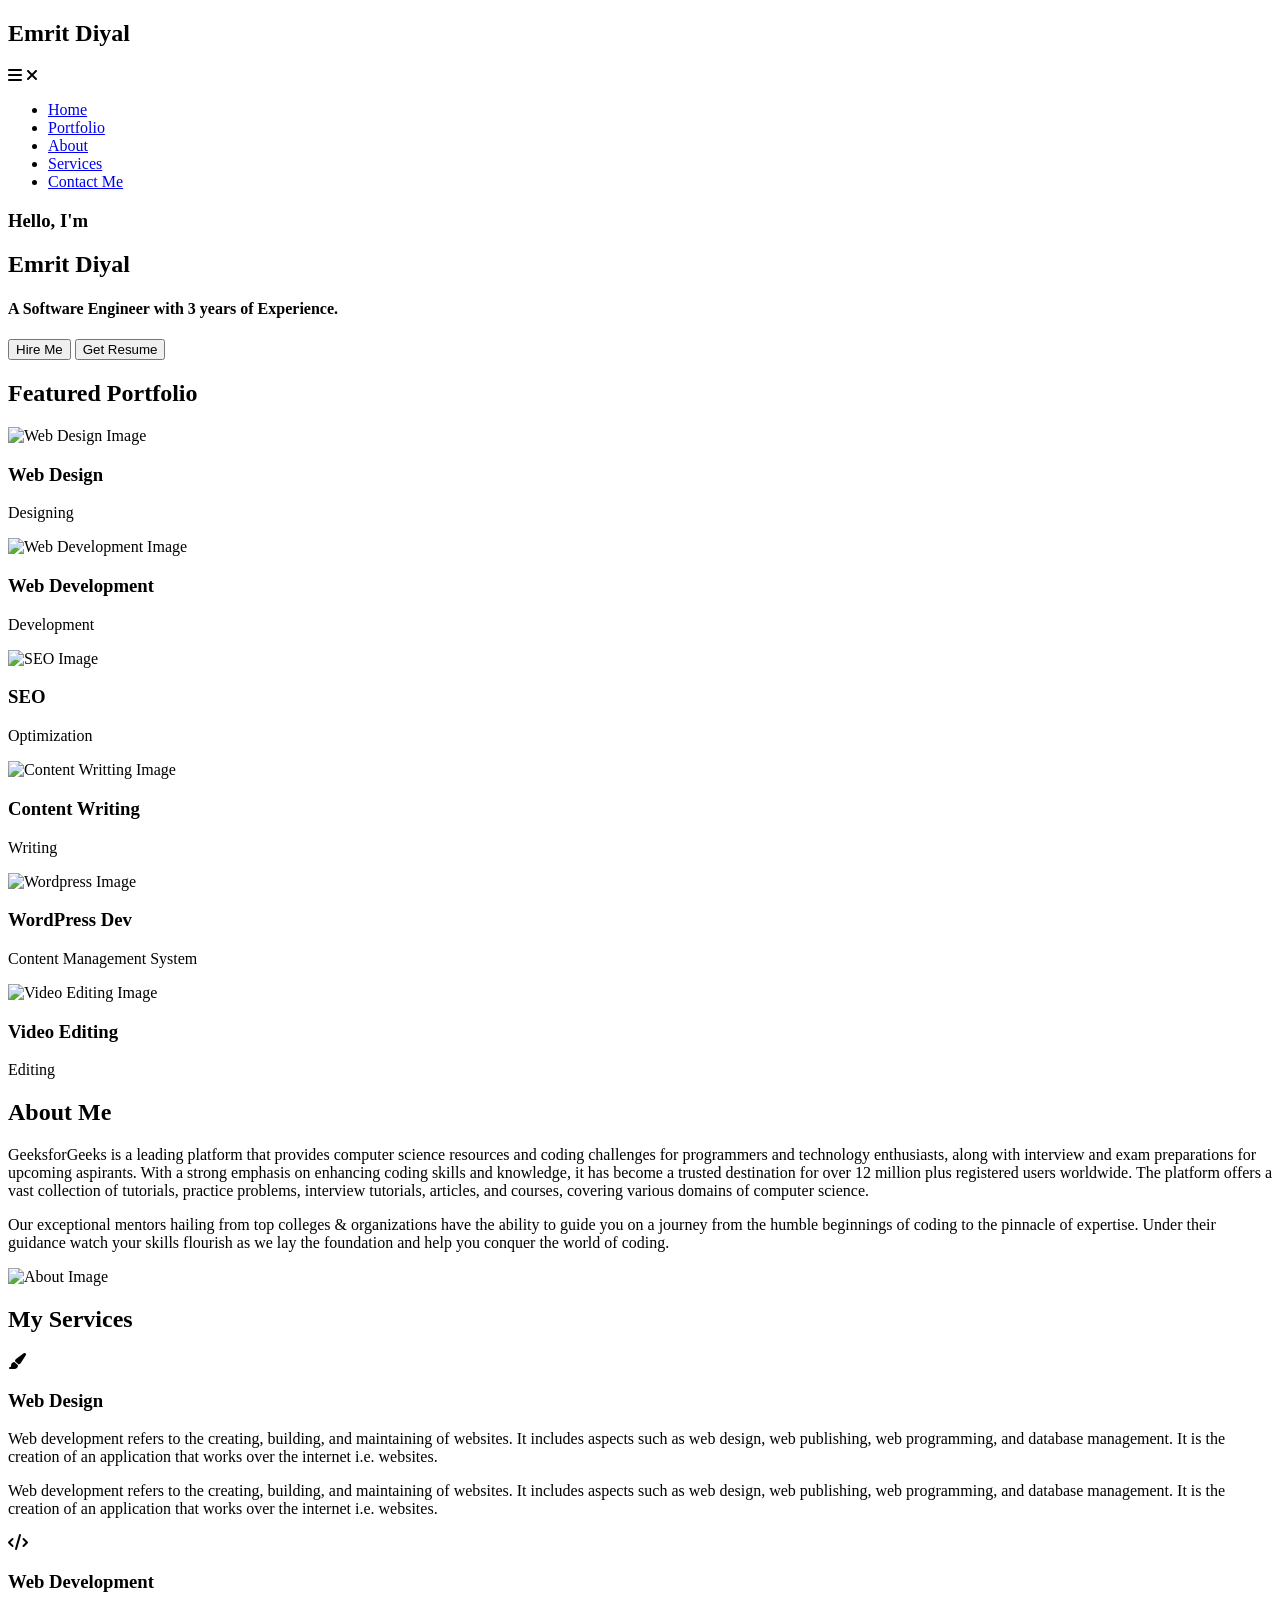
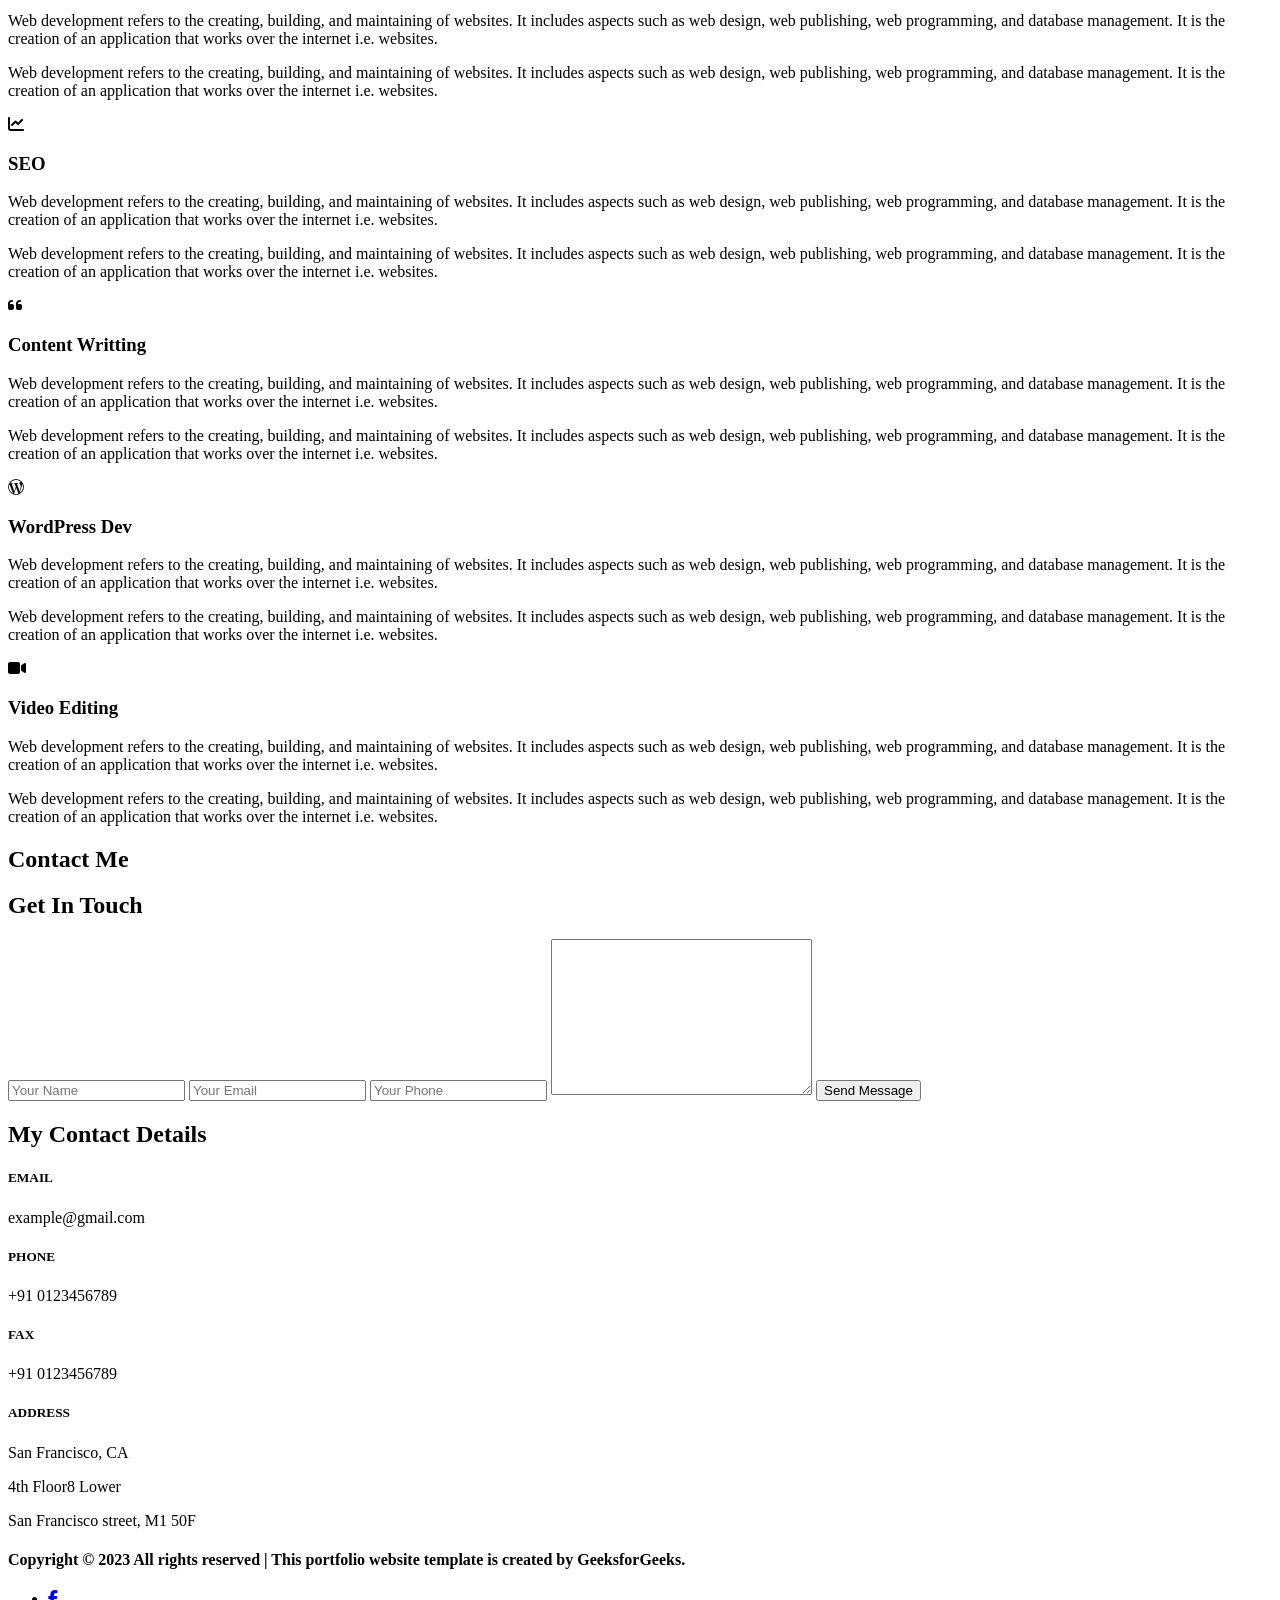
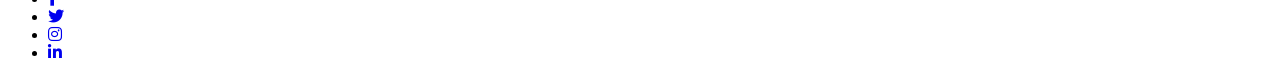
==== index.html @ ab6043a4 "Create index.html" ====
<!--index.html-->

<!DOCTYPE html> 
<html lang="en"> 

<head> 
    <meta charset="UTF-8"> 
    <meta name="viewport"
        content="width=device-width, initial-scale=1.0"> 
    <title>My Portfolio</title> 
    <link rel="stylesheet"
        href= 
"https://cdnjs.cloudflare.com/ajax/libs/font-awesome/6.4.2/css/all.min.css"
        integrity= 
"sha512-z3gLpd7yknf1YoNbCzqRKc4qyor8gaKU1qmn+CShxbuBusANI9QpRohGBreCFkKxLhei6S9CQXFEbbKuqLg0DA=="
            crossorigin="anonymous" referrerpolicy="no-referrer" /> 
    <link rel="stylesheet" href="style.css"> 
    <link rel="stylesheet" href="responsive.css"> 
</head> 

<body> 
    <!-- Navbar header section -->
    <header class="header"> 
        <nav class="navbar"> 
            <div class="logo"> 
                <h2 class="logo-heading">Emrit Diyal</h2> 
            </div> 
            <div class="hamburger" id="hamburger"> 
                <i class="fas fa-bars hamburger-icon"></i> 
                <i class="fas fa-times cross-icon"></i> 
            </div> 
            <div class="menu"> 
                <ul class="menu-list"> 
                    <li class="menu-list-items"> 
                        <a class="links" href="#home"> 
                            Home 
                        </a> 
                    </li> 
                    <li class="menu-list-items"> 
                        <a class="links" href="#portfolio"> 
                            Portfolio 
                        </a> 
                    </li> 
                    <li class="menu-list-items"> 
                        <a class="links" href="#about"> 
                            About 
                        </a> 
                    </li> 
                    <li class="menu-list-items"> 
                        <a class="links" href="#services"> 
                            Services 
                        </a> 
                    </li> 
                    <li class="menu-list-items"> 
                        <a class="links" href="#contact"> 
                            Contact Me 
                        </a> 
                    </li> 
                </ul> 
            </div> 
        </nav> 
    </header> 

    <!-- Main hero banner -->
    <section id="home" class="hero"> 
        <div class="intro"> 
            <div class="headings"> 
                <h3 class="greet-heading">Hello, I'm</h3> 
                <h1 class="my-heading">Emrit Diyal</h1> 
                <h4 class="sub-heading"> 
                    A Software Engineer with 3 years of Experience. 
                </h4> 
            </div> 
            <div class="intro-buttons"> 
                <button class="btn common-btn">Hire Me</button> 
                <button class="btn ghost-btn">Get Resume</button> 
            </div> 
        </div> 
    </section> 

    <!-- Portfolio Section -->
    <section class="portfolio" id="portfolio"> 
        <div class="portfolio-heading"> 
            <h1 class="my-heading text-center">Featured Portfolio</h1> 
        </div> 
        <div class="portfolio-content"> 
            <div class="my-row"> 
                <div class="my-col"> 
                    <div class="my-card port-card"> 
                        <div class="image"> 
                            <img src="./Images/designImage2.avif"
                                alt="Web Design Image"> 
                        </div> 
                        <h3 class="greet-heading blue-text">Web Design</h3> 
                        <p class="small-para blue-text">Designing</p> 
                    </div> 
                </div> 
                <div class="my-col"> 
                    <div class="my-card port-card"> 
                        <div class="image"> 
                            <img src="./Images/webDevelopment2.avif"
                                alt="Web Development Image"> 
                        </div> 
                        <h3 class="greet-heading blue-text"> 
                            Web Development 
                        </h3> 
                        <p class="small-para blue-text">Development</p> 
                    </div> 
                </div> 
                <div class="my-col"> 
                    <div class="my-card port-card"> 
                        <div class="image"> 
                            <img src="./Images/SEOImage2.avif" alt="SEO Image"> 
                        </div> 
                        <h3 class="greet-heading blue-text">SEO</h3> 
                        <p class="small-para blue-text">Optimization</p> 
                    </div> 
                </div> 
            </div> 
            <div class="my-row"> 
                <div class="my-col"> 
                    <div class="my-card port-card"> 
                        <div class="image"> 
                            <img src="./Images/contentImage2.avif"
                                alt="Content Writting Image"> 
                        </div> 
                        <h3 class="greet-heading blue-text"> 
                            Content Writing 
                        </h3> 
                        <p class="small-para blue-text">Writing</p> 
                    </div> 
                </div> 
                <div class="my-col"> 
                    <div class="my-card port-card"> 
                        <div class="image"> 
                            <img src="./Images/wordpressImage2.avif"
                                alt="Wordpress Image"> 
                        </div> 
                        <h3 class="greet-heading blue-text"> 
                            WordPress Dev 
                        </h3> 
                        <p class="small-para blue-text"> 
                            Content Management System 
                        </p> 
                    </div> 
                </div> 
                <div class="my-col"> 
                    <div class="my-card port-card"> 
                        <div class="image"> 
                            <img src="./Images/videoEditing2.avif"
                                alt="Video Editing Image"> 
                        </div> 
                        <h3 class="greet-heading blue-text"> 
                            Video Editing 
                        </h3> 
                        <p class="small-para blue-text">Editing</p> 
                    </div> 
                </div> 
            </div> 
        </div> 
    </section> 

    <!-- About Section -->
    <section id="about" class="about"> 
        <div class="about-text"> 
            <h1 class="my-heading">About Me</h1> 
            <p class="lead-para"> 
                GeeksforGeeks is a leading platform 
                that provides computer science 
                resources and coding challenges for 
                programmers and technology 
                enthusiasts, along with interview 
                and exam preparations for upcoming 
                aspirants. With a strong emphasis on 
                enhancing coding skills and knowledge, 
                it has become a trusted destination 
                for over 12 million plus registered 
                users worldwide. The platform offers 
                a vast collection of tutorials, practice 
                problems, interview tutorials, articles, 
                and courses, covering various domains 
                of computer science. 
            </p> 
            <p> 
                Our exceptional mentors hailing from top 
                colleges & organizations have the 
                ability to guide you on a journey from 
                the humble beginnings of coding to 
                the pinnacle of expertise. Under their 
                guidance watch your skills flourish 
                as we lay the foundation and help you 
                conquer the world of coding. 
            </p> 
        </div> 
        <div class="about-image"> 
            <img src="./Images/heroImg2.avif" alt="About Image"> 
        </div> 
    </section> 

    <!-- Services Section -->
    <section class="services" id="services"> 
        <div class="services-heading"> 
            <h1 class="my-heading text-center">My Services</h1> 
        </div> 
        <div class="services-content"> 
            <div class="my-row"> 
                <div class="my-col"> 
                    <div class="my-card"> 
                        <div class="icon"> 
                            <i class="fas fa-paint-brush"></i> 
                        </div> 
                        <h3 class="greet-heading blue-text">Web Design</h3> 
                        <p class="small-para"> 
                            Web development refers to the creating, 
                            building, and maintaining 
                            of websites. It includes aspects such as 
                            web design, web publishing, 
                            web programming, and database management. 
                            It is the creation of an 
                            application that works over the internet 
                            i.e. websites. 
                        </p> 
                        <p class="small-para"> 
                            Web development refers to the creating, 
                            building, and maintaining 
                            of websites. It includes aspects such as 
                            web design, web publishing, 
                            web programming, and database management. 
                            It is the creation of an 
                            application that works over the internet 
                            i.e. websites. 
                        </p> 
                    </div> 
                </div> 
                <div class="my-col"> 
                    <div class="my-card"> 
                        <div class="icon"> 
                            <i class="fa-solid fa-code"></i> 
                        </div> 
                        <h3 class="greet-heading blue-text"> 
                            Web Development 
                        </h3> 
                        <p class="small-para"> 
                            Web development refers to the creating, 
                            building, and maintaining 
                            of websites. It includes aspects such as 
                            web design, web publishing, 
                            web programming, and database management. 
                            It is the creation of an 
                            application that works over the internet 
                            i.e. websites. 
                        </p> 
                        <p class="small-para"> 
                            Web development refers to the creating, 
                            building, and maintaining 
                            of websites. It includes aspects such as 
                            web design, web publishing, 
                            web programming, and database management. 
                            It is the creation of an 
                            application that works over the internet 
                            i.e. websites. 
                        </p> 
                    </div> 
                </div> 
                <div class="my-col"> 
                    <div class="my-card"> 
                        <div class="icon"> 
                            <i class="fas fa-chart-line"></i> 
                        </div> 
                        <h3 class="greet-heading blue-text">SEO</h3> 
                        <p class="small-para"> 
                            Web development refers to the creating, 
                            building, and maintaining 
                            of websites. It includes aspects such as 
                            web design, web publishing, 
                            web programming, and database management. 
                            It is the creation of an 
                            application that works over the internet 
                            i.e. websites. 
                        </p> 
                        <p class="small-para"> 
                            Web development refers to the creating, 
                            building, and maintaining 
                            of websites. It includes aspects such as 
                            web design, web publishing, 
                            web programming, and database management. 
                            It is the creation of an 
                            application that works over the internet 
                            i.e. websites. 
                        </p> 
                    </div> 
                </div> 
            </div> 
            <div class="my-row"> 
                <div class="my-col"> 
                    <div class="my-card"> 
                        <div class="icon"> 
                            <i class="fas fa-quote-left"></i> 
                        </div> 
                        <h3 class="greet-heading blue-text"> 
                            Content Writting 
                        </h3> 
                        <p class="small-para"> 
                            Web development refers to the creating, 
                            building, and maintaining of websites. 
                            It includes aspects such as web design, 
                            web publishing, web programming, and 
                            database management. It is the creation 
                            of an application that works over the 
                            internet i.e. websites. 
                        </p> 
                        <p class="small-para"> 
                            Web development refers to the creating, 
                            building, and maintaining of websites. 
                            It includes aspects such as web design, 
                            web publishing, web programming, and 
                            database management. It is the creation of an 
                            application that works over the internet i.e. 
                            websites. 
                        </p> 
                    </div> 
                </div> 
                <div class="my-col"> 
                    <div class="my-card"> 
                        <div class="icon"> 
                            <i class="fab fa-wordpress-simple"></i> 
                        </div> 
                        <h3 class="greet-heading blue-text"> 
                            WordPress Dev 
                        </h3> 
                        <p class="small-para"> 
                            Web development refers to the creating, 
                            building, and maintaining of websites. 
                            It includes aspects such as web design, 
                            web publishing, web programming, and 
                            database management. It is the creation 
                            of an application that works over the 
                            internet i.e. websites. 
                        </p> 
                        <p class="small-para"> 
                            Web development refers to the creating, 
                            building, and maintaining 
                            of websites. It includes aspects such as 
                            web design, web publishing, 
                            web programming, and database management. 
                            It is the creation of an 
                            application that works over the internet 
                            i.e. websites. 
                        </p> 
                    </div> 
                </div> 
                <div class="my-col"> 
                    <div class="my-card"> 
                        <div class="icon"> 
                            <i class="fas fa-video"></i> 
                        </div> 
                        <h3 class="greet-heading blue-text"> 
                            Video Editing 
                        </h3> 
                        <p class="small-para"> 
                            Web development refers to the creating, 
                            building, and maintaining 
                            of websites. It includes aspects such as 
                            web design, web publishing, 
                            web programming, and database management. 
                            It is the creation of an 
                            application that works over the internet 
                            i.e. websites. 
                        </p> 
                        <p class="small-para"> 
                            Web development refers to the creating, 
                            building, and maintaining 
                            of websites. It includes aspects such as 
                            web design, web publishing, 
                            web programming, and database management. 
                            It is the creation of an 
                            application that works over the internet 
                            i.e. websites. 
                        </p> 
                    </div> 
                </div> 
            </div> 
        </div> 
    </section> 

    <!-- Contact me section -->
    <section class="contact" id="contact"> 
        <div class="contact-heading"> 
            <h1 class="my-heading text-center">Contact Me</h1> 
        </div> 
        <div class="contact-content"> 
            <div class="contact-form-container"> 
                <h1 class="greet-heading">Get In Touch</h1> 
                <form class="contact-form"> 
                    <input class="form-controls" type="text"
                        placeholder="Your Name"> 
                    <input class="form-controls" type="text"
                        placeholder="Your Email"> 
                    <input class="form-controls" type="text"
                        placeholder="Your Phone"> 
                    <textarea class="form-controls"
                            placeholder="Write your message"
                            name="message" id="" cols="30"
                            rows="10"> 
                    </textarea> 
                    <input class="form-btn btn common-btn"
                        type="submit" value="Send Message"> 
                </form> 
            </div> 
            <div class="contact-details"> 
                <h1 class="greet-heading">My Contact Details</h1> 
                <div class="details"> 
                    <h5 class="contact-heading">EMAIL</h5> 
                    <p class="contact-text">example@gmail.com</p> 
                </div> 
                <div class="details"> 
                    <h5 class="contact-heading">PHONE</h5> 
                    <p class="contact-text">+91 0123456789</p> 
                </div> 
                <div class="details"> 
                    <h5 class="contact-heading">FAX</h5> 
                    <p class="contact-text">+91 0123456789</p> 
                </div> 
                <div class="details"> 
                    <h5 class="contact-heading">ADDRESS</h5> 
                    <p class="contact-text">San Francisco, CA</p> 
                    <p>4th Floor8 Lower</p> 
                    <p>San Francisco street, M1 50F</p> 
                </div> 
            </div> 
        </div> 
    </section> 

    <!-- Footer section -->
    <footer class="footer"> 
        <div class="footer-content text-center"> 
            <h4> 
                Copyright © 2023 All rights reserved | 
                This portfolio website template is created 
                by GeeksforGeeks. 
            </h4> 
            <div class="social-links"> 
                <div class="footer-menu"> 
                    <ul class="footer-menu-list"> 
                        <li class="footer-list-items"> 
                            <a class="footer-links" href="#"> 
                                <i class="fab fa-facebook-f"></i> 
                            </a> 
                        </li> 
                        <li class="footer-list-items"> 
                            <a class="footer-links" href="#"> 
                                <i class="fab fa-twitter"></i> 
                            </a> 
                        </li> 
                        <li class="footer-list-items"> 
                            <a class="footer-links" href="#"> 
                                <i class="fab fa-instagram"></i> 
                            </a> 
                        </li> 
                        <li class="footer-list-items"> 
                            <a class="footer-links" href="#"> 
                                <i class="fab fa-linkedin-in"></i> 
                            </a> 
                        </li> 
                    </ul> 
                </div> 
            </div> 
        </div> 
    </footer> 

    <script src= 
"https://cdnjs.cloudflare.com/ajax/libs/font-awesome/6.4.2/js/all.min.js"
        integrity= 
"sha512-uKQ39gEGiyUJl4AI6L+ekBdGKpGw4xJ55+xyJG7YFlJokPNYegn9KwQ3P8A7aFQAUtUsAQHep+d/lrGqrbPIDQ=="
        crossorigin="anonymous" referrerpolicy="no-referrer"> 
    </script> 
    <script src="script.js"></script> 
</body> 

</html>
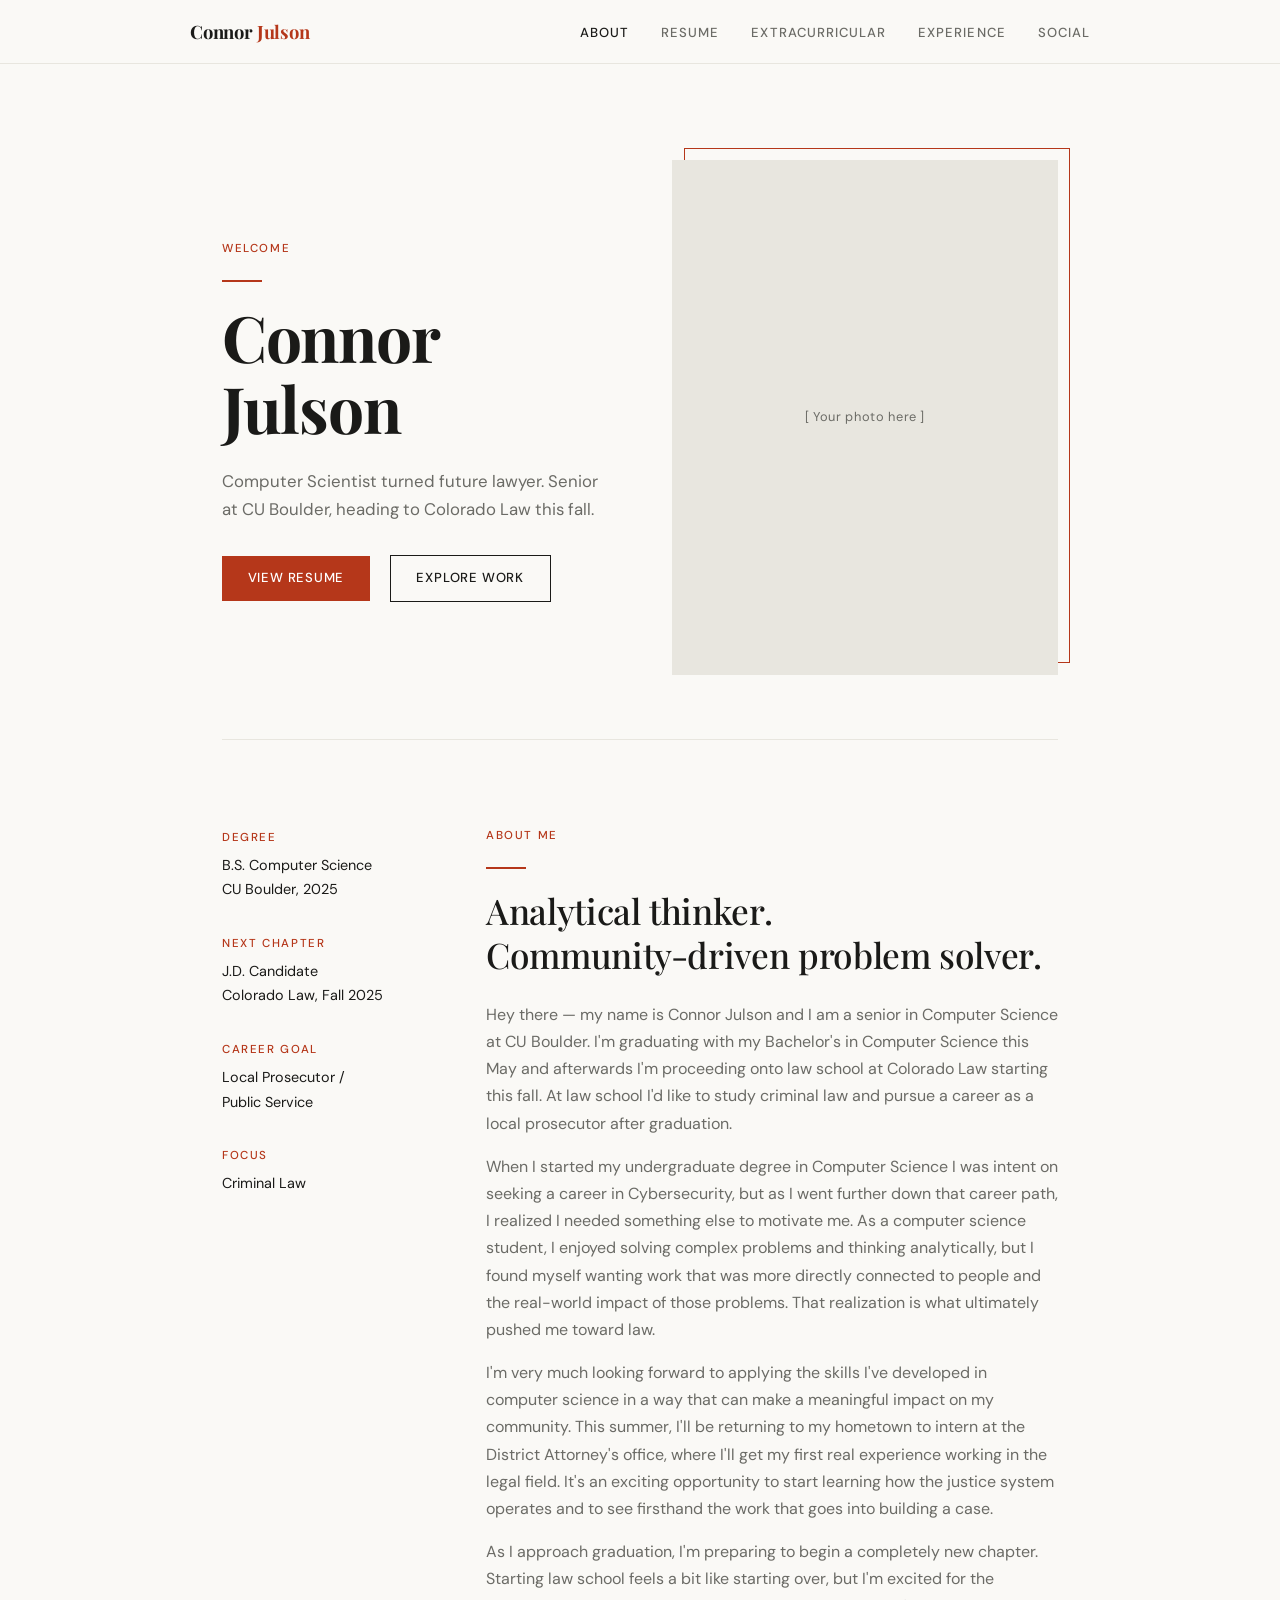
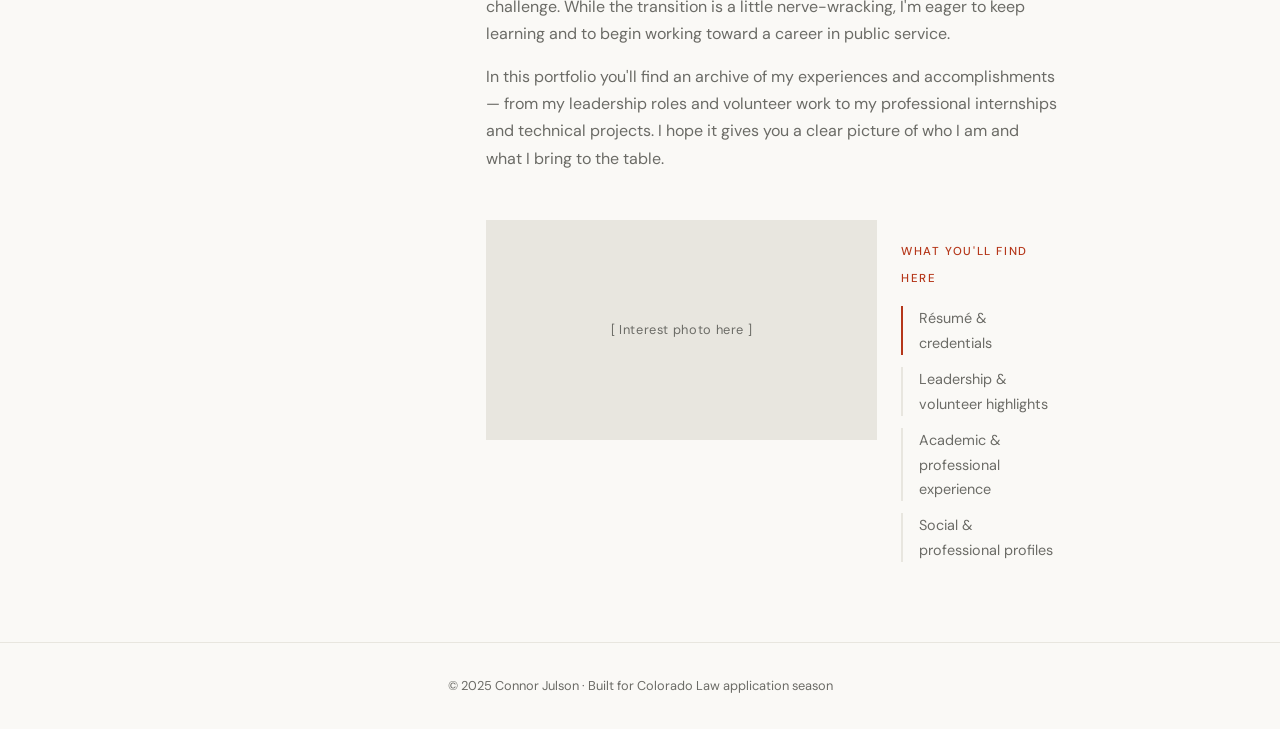
==== commit 930e4df9: "for real this time" ====
--- a/index.html
+++ b/index.html
@@ -1,480 +1,109 @@
-<!--index.html-->
+<!DOCTYPE html>
+<html lang="en">
+<head>
+  <meta charset="UTF-8" />
+  <meta name="viewport" content="width=device-width, initial-scale=1.0" />
+  <title>Connor Julson — Portfolio</title>
+  <link rel="stylesheet" href="style.css" />
+</head>
+<body>
 
-<!DOCTYPE html> 
-<html lang="en"> 
+<nav>
+  <div class="nav-inner">
+    <a href="index.html" class="nav-logo">Connor <span>Julson</span></a>
+    <button class="nav-toggle" aria-label="Toggle menu" onclick="document.querySelector('.nav-links').classList.toggle('open')">
+      <span></span><span></span><span></span>
+    </button>
+    <ul class="nav-links">
+      <li><a href="index.html" class="active">About</a></li>
+      <li><a href="resume.html">Resume</a></li>
+      <li><a href="extracurricular.html">Extracurricular</a></li>
+      <li><a href="experience.html">Experience</a></li>
+      <li><a href="social.html">Social</a></li>
+    </ul>
+  </div>
+</nav>
 
-<head> 
-    <meta charset="UTF-8"> 
-    <meta name="viewport"
-        content="width=device-width, initial-scale=1.0"> 
-    <title>My Portfolio</title> 
-    <link rel="stylesheet"
-        href= 
-"https://cdnjs.cloudflare.com/ajax/libs/font-awesome/6.4.2/css/all.min.css"
-        integrity= 
-"sha512-z3gLpd7yknf1YoNbCzqRKc4qyor8gaKU1qmn+CShxbuBusANI9QpRohGBreCFkKxLhei6S9CQXFEbbKuqLg0DA=="
-            crossorigin="anonymous" referrerpolicy="no-referrer" /> 
-    <link rel="stylesheet" href="style.css"> 
-    <link rel="stylesheet" href="responsive.css"> 
-</head> 
+<main class="page">
+  <div class="container">
 
-<body> 
-    <!-- Navbar header section -->
-    <header class="header"> 
-        <nav class="navbar"> 
-            <div class="logo"> 
-                <h2 class="logo-heading">Emrit Diyal</h2> 
-            </div> 
-            <div class="hamburger" id="hamburger"> 
-                <i class="fas fa-bars hamburger-icon"></i> 
-                <i class="fas fa-times cross-icon"></i> 
-            </div> 
-            <div class="menu"> 
-                <ul class="menu-list"> 
-                    <li class="menu-list-items"> 
-                        <a class="links" href="#home"> 
-                            Home 
-                        </a> 
-                    </li> 
-                    <li class="menu-list-items"> 
-                        <a class="links" href="#portfolio"> 
-                            Portfolio 
-                        </a> 
-                    </li> 
-                    <li class="menu-list-items"> 
-                        <a class="links" href="#about"> 
-                            About 
-                        </a> 
-                    </li> 
-                    <li class="menu-list-items"> 
-                        <a class="links" href="#services"> 
-                            Services 
-                        </a> 
-                    </li> 
-                    <li class="menu-list-items"> 
-                        <a class="links" href="#contact"> 
-                            Contact Me 
-                        </a> 
-                    </li> 
-                </ul> 
-            </div> 
-        </nav> 
-    </header> 
+    <section class="hero">
+      <div class="hero-grid">
+        <div class="hero-text fade-in">
+          <span class="label">Welcome</span>
+          <div class="divider"></div>
+          <h1>Connor<br>Julson</h1>
+          <p style="margin-top:1.5rem;">Computer Scientist turned future lawyer. Senior at CU Boulder, heading to Colorado Law this fall.</p>
+          <a href="resume.html" class="btn" style="margin-top:2rem;">View Resume</a>
+          <a href="extracurricular.html" class="btn btn-outline" style="margin-top:1rem; margin-left:1rem;">Explore Work</a>
+        </div>
+        <div class="hero-img fade-in">
+          <!-- Replace the src below with your actual professional photo -->
+          <img src="images/profile.jpg" alt="Connor Julson" onerror="this.parentElement.innerHTML='<div class=\'card-img-placeholder\' style=\'aspect-ratio:3/4\'>[ Your photo here ]</div>'" />
+        </div>
+      </div>
+    </section>
 
-    <!-- Main hero banner -->
-    <section id="home" class="hero"> 
-        <div class="intro"> 
-            <div class="headings"> 
-                <h3 class="greet-heading">Hello, I'm</h3> 
-                <h1 class="my-heading">Emrit Diyal</h1> 
-                <h4 class="sub-heading"> 
-                    A Software Engineer with 3 years of Experience. 
-                </h4> 
-            </div> 
-            <div class="intro-buttons"> 
-                <button class="btn common-btn">Hire Me</button> 
-                <button class="btn ghost-btn">Get Resume</button> 
-            </div> 
-        </div> 
-    </section> 
+    <section class="about-section fade-in">
+      <aside class="about-sidebar">
+        <div class="sidebar-item">
+          <span class="label">Degree</span>
+          <p>B.S. Computer Science<br>CU Boulder, 2025</p>
+        </div>
+        <div class="sidebar-item">
+          <span class="label">Next Chapter</span>
+          <p>J.D. Candidate<br>Colorado Law, Fall 2025</p>
+        </div>
+        <div class="sidebar-item">
+          <span class="label">Career Goal</span>
+          <p>Local Prosecutor /<br>Public Service</p>
+        </div>
+        <div class="sidebar-item">
+          <span class="label">Focus</span>
+          <p>Criminal Law</p>
+        </div>
+      </aside>
 
-    <!-- Portfolio Section -->
-    <section class="portfolio" id="portfolio"> 
-        <div class="portfolio-heading"> 
-            <h1 class="my-heading text-center">Featured Portfolio</h1> 
-        </div> 
-        <div class="portfolio-content"> 
-            <div class="my-row"> 
-                <div class="my-col"> 
-                    <div class="my-card port-card"> 
-                        <div class="image"> 
-                            <img src="./Images/designImage2.avif"
-                                alt="Web Design Image"> 
-                        </div> 
-                        <h3 class="greet-heading blue-text">Web Design</h3> 
-                        <p class="small-para blue-text">Designing</p> 
-                    </div> 
-                </div> 
-                <div class="my-col"> 
-                    <div class="my-card port-card"> 
-                        <div class="image"> 
-                            <img src="./Images/webDevelopment2.avif"
-                                alt="Web Development Image"> 
-                        </div> 
-                        <h3 class="greet-heading blue-text"> 
-                            Web Development 
-                        </h3> 
-                        <p class="small-para blue-text">Development</p> 
-                    </div> 
-                </div> 
-                <div class="my-col"> 
-                    <div class="my-card port-card"> 
-                        <div class="image"> 
-                            <img src="./Images/SEOImage2.avif" alt="SEO Image"> 
-                        </div> 
-                        <h3 class="greet-heading blue-text">SEO</h3> 
-                        <p class="small-para blue-text">Optimization</p> 
-                    </div> 
-                </div> 
-            </div> 
-            <div class="my-row"> 
-                <div class="my-col"> 
-                    <div class="my-card port-card"> 
-                        <div class="image"> 
-                            <img src="./Images/contentImage2.avif"
-                                alt="Content Writting Image"> 
-                        </div> 
-                        <h3 class="greet-heading blue-text"> 
-                            Content Writing 
-                        </h3> 
-                        <p class="small-para blue-text">Writing</p> 
-                    </div> 
-                </div> 
-                <div class="my-col"> 
-                    <div class="my-card port-card"> 
-                        <div class="image"> 
-                            <img src="./Images/wordpressImage2.avif"
-                                alt="Wordpress Image"> 
-                        </div> 
-                        <h3 class="greet-heading blue-text"> 
-                            WordPress Dev 
-                        </h3> 
-                        <p class="small-para blue-text"> 
-                            Content Management System 
-                        </p> 
-                    </div> 
-                </div> 
-                <div class="my-col"> 
-                    <div class="my-card port-card"> 
-                        <div class="image"> 
-                            <img src="./Images/videoEditing2.avif"
-                                alt="Video Editing Image"> 
-                        </div> 
-                        <h3 class="greet-heading blue-text"> 
-                            Video Editing 
-                        </h3> 
-                        <p class="small-para blue-text">Editing</p> 
-                    </div> 
-                </div> 
-            </div> 
-        </div> 
-    </section> 
+      <div class="about-body">
+        <span class="label">About Me</span>
+        <div class="divider"></div>
+        <h2 style="margin-bottom:1.5rem;">Analytical thinker.<br>Community-driven problem solver.</h2>
 
-    <!-- About Section -->
-    <section id="about" class="about"> 
-        <div class="about-text"> 
-            <h1 class="my-heading">About Me</h1> 
-            <p class="lead-para"> 
-                GeeksforGeeks is a leading platform 
-                that provides computer science 
-                resources and coding challenges for 
-                programmers and technology 
-                enthusiasts, along with interview 
-                and exam preparations for upcoming 
-                aspirants. With a strong emphasis on 
-                enhancing coding skills and knowledge, 
-                it has become a trusted destination 
-                for over 12 million plus registered 
-                users worldwide. The platform offers 
-                a vast collection of tutorials, practice 
-                problems, interview tutorials, articles, 
-                and courses, covering various domains 
-                of computer science. 
-            </p> 
-            <p> 
-                Our exceptional mentors hailing from top 
-                colleges & organizations have the 
-                ability to guide you on a journey from 
-                the humble beginnings of coding to 
-                the pinnacle of expertise. Under their 
-                guidance watch your skills flourish 
-                as we lay the foundation and help you 
-                conquer the world of coding. 
-            </p> 
-        </div> 
-        <div class="about-image"> 
-            <img src="./Images/heroImg2.avif" alt="About Image"> 
-        </div> 
-    </section> 
+        <p>Hey there — my name is Connor Julson and I am a senior in Computer Science at CU Boulder. I'm graduating with my Bachelor's in Computer Science this May and afterwards I'm proceeding onto law school at Colorado Law starting this fall. At law school I'd like to study criminal law and pursue a career as a local prosecutor after graduation.</p>
 
-    <!-- Services Section -->
-    <section class="services" id="services"> 
-        <div class="services-heading"> 
-            <h1 class="my-heading text-center">My Services</h1> 
-        </div> 
-        <div class="services-content"> 
-            <div class="my-row"> 
-                <div class="my-col"> 
-                    <div class="my-card"> 
-                        <div class="icon"> 
-                            <i class="fas fa-paint-brush"></i> 
-                        </div> 
-                        <h3 class="greet-heading blue-text">Web Design</h3> 
-                        <p class="small-para"> 
-                            Web development refers to the creating, 
-                            building, and maintaining 
-                            of websites. It includes aspects such as 
-                            web design, web publishing, 
-                            web programming, and database management. 
-                            It is the creation of an 
-                            application that works over the internet 
-                            i.e. websites. 
-                        </p> 
-                        <p class="small-para"> 
-                            Web development refers to the creating, 
-                            building, and maintaining 
-                            of websites. It includes aspects such as 
-                            web design, web publishing, 
-                            web programming, and database management. 
-                            It is the creation of an 
-                            application that works over the internet 
-                            i.e. websites. 
-                        </p> 
-                    </div> 
-                </div> 
-                <div class="my-col"> 
-                    <div class="my-card"> 
-                        <div class="icon"> 
-                            <i class="fa-solid fa-code"></i> 
-                        </div> 
-                        <h3 class="greet-heading blue-text"> 
-                            Web Development 
-                        </h3> 
-                        <p class="small-para"> 
-                            Web development refers to the creating, 
-                            building, and maintaining 
-                            of websites. It includes aspects such as 
-                            web design, web publishing, 
-                            web programming, and database management. 
-                            It is the creation of an 
-                            application that works over the internet 
-                            i.e. websites. 
-                        </p> 
-                        <p class="small-para"> 
-                            Web development refers to the creating, 
-                            building, and maintaining 
-                            of websites. It includes aspects such as 
-                            web design, web publishing, 
-                            web programming, and database management. 
-                            It is the creation of an 
-                            application that works over the internet 
-                            i.e. websites. 
-                        </p> 
-                    </div> 
-                </div> 
-                <div class="my-col"> 
-                    <div class="my-card"> 
-                        <div class="icon"> 
-                            <i class="fas fa-chart-line"></i> 
-                        </div> 
-                        <h3 class="greet-heading blue-text">SEO</h3> 
-                        <p class="small-para"> 
-                            Web development refers to the creating, 
-                            building, and maintaining 
-                            of websites. It includes aspects such as 
-                            web design, web publishing, 
-                            web programming, and database management. 
-                            It is the creation of an 
-                            application that works over the internet 
-                            i.e. websites. 
-                        </p> 
-                        <p class="small-para"> 
-                            Web development refers to the creating, 
-                            building, and maintaining 
-                            of websites. It includes aspects such as 
-                            web design, web publishing, 
-                            web programming, and database management. 
-                            It is the creation of an 
-                            application that works over the internet 
-                            i.e. websites. 
-                        </p> 
-                    </div> 
-                </div> 
-            </div> 
-            <div class="my-row"> 
-                <div class="my-col"> 
-                    <div class="my-card"> 
-                        <div class="icon"> 
-                            <i class="fas fa-quote-left"></i> 
-                        </div> 
-                        <h3 class="greet-heading blue-text"> 
-                            Content Writting 
-                        </h3> 
-                        <p class="small-para"> 
-                            Web development refers to the creating, 
-                            building, and maintaining of websites. 
-                            It includes aspects such as web design, 
-                            web publishing, web programming, and 
-                            database management. It is the creation 
-                            of an application that works over the 
-                            internet i.e. websites. 
-                        </p> 
-                        <p class="small-para"> 
-                            Web development refers to the creating, 
-                            building, and maintaining of websites. 
-                            It includes aspects such as web design, 
-                            web publishing, web programming, and 
-                            database management. It is the creation of an 
-                            application that works over the internet i.e. 
-                            websites. 
-                        </p> 
-                    </div> 
-                </div> 
-                <div class="my-col"> 
-                    <div class="my-card"> 
-                        <div class="icon"> 
-                            <i class="fab fa-wordpress-simple"></i> 
-                        </div> 
-                        <h3 class="greet-heading blue-text"> 
-                            WordPress Dev 
-                        </h3> 
-                        <p class="small-para"> 
-                            Web development refers to the creating, 
-                            building, and maintaining of websites. 
-                            It includes aspects such as web design, 
-                            web publishing, web programming, and 
-                            database management. It is the creation 
-                            of an application that works over the 
-                            internet i.e. websites. 
-                        </p> 
-                        <p class="small-para"> 
-                            Web development refers to the creating, 
-                            building, and maintaining 
-                            of websites. It includes aspects such as 
-                            web design, web publishing, 
-                            web programming, and database management. 
-                            It is the creation of an 
-                            application that works over the internet 
-                            i.e. websites. 
-                        </p> 
-                    </div> 
-                </div> 
-                <div class="my-col"> 
-                    <div class="my-card"> 
-                        <div class="icon"> 
-                            <i class="fas fa-video"></i> 
-                        </div> 
-                        <h3 class="greet-heading blue-text"> 
-                            Video Editing 
-                        </h3> 
-                        <p class="small-para"> 
-                            Web development refers to the creating, 
-                            building, and maintaining 
-                            of websites. It includes aspects such as 
-                            web design, web publishing, 
-                            web programming, and database management. 
-                            It is the creation of an 
-                            application that works over the internet 
-                            i.e. websites. 
-                        </p> 
-                        <p class="small-para"> 
-                            Web development refers to the creating, 
-                            building, and maintaining 
-                            of websites. It includes aspects such as 
-                            web design, web publishing, 
-                            web programming, and database management. 
-                            It is the creation of an 
-                            application that works over the internet 
-                            i.e. websites. 
-                        </p> 
-                    </div> 
-                </div> 
-            </div> 
-        </div> 
-    </section> 
+        <p>When I started my undergraduate degree in Computer Science I was intent on seeking a career in Cybersecurity, but as I went further down that career path, I realized I needed something else to motivate me. As a computer science student, I enjoyed solving complex problems and thinking analytically, but I found myself wanting work that was more directly connected to people and the real-world impact of those problems. That realization is what ultimately pushed me toward law.</p>
 
-    <!-- Contact me section -->
-    <section class="contact" id="contact"> 
-        <div class="contact-heading"> 
-            <h1 class="my-heading text-center">Contact Me</h1> 
-        </div> 
-        <div class="contact-content"> 
-            <div class="contact-form-container"> 
-                <h1 class="greet-heading">Get In Touch</h1> 
-                <form class="contact-form"> 
-                    <input class="form-controls" type="text"
-                        placeholder="Your Name"> 
-                    <input class="form-controls" type="text"
-                        placeholder="Your Email"> 
-                    <input class="form-controls" type="text"
-                        placeholder="Your Phone"> 
-                    <textarea class="form-controls"
-                            placeholder="Write your message"
-                            name="message" id="" cols="30"
-                            rows="10"> 
-                    </textarea> 
-                    <input class="form-btn btn common-btn"
-                        type="submit" value="Send Message"> 
-                </form> 
-            </div> 
-            <div class="contact-details"> 
-                <h1 class="greet-heading">My Contact Details</h1> 
-                <div class="details"> 
-                    <h5 class="contact-heading">EMAIL</h5> 
-                    <p class="contact-text">example@gmail.com</p> 
-                </div> 
-                <div class="details"> 
-                    <h5 class="contact-heading">PHONE</h5> 
-                    <p class="contact-text">+91 0123456789</p> 
-                </div> 
-                <div class="details"> 
-                    <h5 class="contact-heading">FAX</h5> 
-                    <p class="contact-text">+91 0123456789</p> 
-                </div> 
-                <div class="details"> 
-                    <h5 class="contact-heading">ADDRESS</h5> 
-                    <p class="contact-text">San Francisco, CA</p> 
-                    <p>4th Floor8 Lower</p> 
-                    <p>San Francisco street, M1 50F</p> 
-                </div> 
-            </div> 
-        </div> 
-    </section> 
+        <p>I'm very much looking forward to applying the skills I've developed in computer science in a way that can make a meaningful impact on my community. This summer, I'll be returning to my hometown to intern at the District Attorney's office, where I'll get my first real experience working in the legal field. It's an exciting opportunity to start learning how the justice system operates and to see firsthand the work that goes into building a case.</p>
 
-    <!-- Footer section -->
-    <footer class="footer"> 
-        <div class="footer-content text-center"> 
-            <h4> 
-                Copyright © 2023 All rights reserved | 
-                This portfolio website template is created 
-                by GeeksforGeeks. 
-            </h4> 
-            <div class="social-links"> 
-                <div class="footer-menu"> 
-                    <ul class="footer-menu-list"> 
-                        <li class="footer-list-items"> 
-                            <a class="footer-links" href="#"> 
-                                <i class="fab fa-facebook-f"></i> 
-                            </a> 
-                        </li> 
-                        <li class="footer-list-items"> 
-                            <a class="footer-links" href="#"> 
-                                <i class="fab fa-twitter"></i> 
-                            </a> 
-                        </li> 
-                        <li class="footer-list-items"> 
-                            <a class="footer-links" href="#"> 
-                                <i class="fab fa-instagram"></i> 
-                            </a> 
-                        </li> 
-                        <li class="footer-list-items"> 
-                            <a class="footer-links" href="#"> 
-                                <i class="fab fa-linkedin-in"></i> 
-                            </a> 
-                        </li> 
-                    </ul> 
-                </div> 
-            </div> 
-        </div> 
-    </footer> 
+        <p>As I approach graduation, I'm preparing to begin a completely new chapter. Starting law school feels a bit like starting over, but I'm excited for the challenge. While the transition is a little nerve-wracking, I'm eager to keep learning and to begin working toward a career in public service.</p>
 
-    <script src= 
-"https://cdnjs.cloudflare.com/ajax/libs/font-awesome/6.4.2/js/all.min.js"
-        integrity= 
-"sha512-uKQ39gEGiyUJl4AI6L+ekBdGKpGw4xJ55+xyJG7YFlJokPNYegn9KwQ3P8A7aFQAUtUsAQHep+d/lrGqrbPIDQ=="
-        crossorigin="anonymous" referrerpolicy="no-referrer"> 
-    </script> 
-    <script src="script.js"></script> 
-</body> 
+        <p>In this portfolio you'll find an archive of my experiences and accomplishments — from my leadership roles and volunteer work to my professional internships and technical projects. I hope it gives you a clear picture of who I am and what I bring to the table.</p>
 
+        <!-- Second professional photo — replace src with your actual image -->
+        <div style="margin-top:3rem; display:grid; grid-template-columns:1fr 1fr; gap:1.5rem; align-items:start;">
+          <figure>
+            <img src="images/interests.jpg" alt="Connor — interests" style="width:100%;display:block;filter:grayscale(15%);" onerror="this.parentElement.innerHTML='<div class=\'card-img-placeholder\' style=\'height:220px\'>[ Interest photo here ]</div>'" />
+            <figcaption style="font-size:0.78rem;color:var(--muted);margin-top:0.5rem;letter-spacing:0.04em;">Competing / Outdoors</figcaption>
+          </figure>
+          <div style="padding-top:1rem;">
+            <span class="label">What you'll find here</span>
+            <ul style="margin-top:1rem;list-style:none;display:flex;flex-direction:column;gap:0.75rem;">
+              <li style="font-size:0.9rem;color:var(--muted);padding-left:1rem;border-left:2px solid var(--accent);">Résumé &amp; credentials</li>
+              <li style="font-size:0.9rem;color:var(--muted);padding-left:1rem;border-left:2px solid var(--faint);">Leadership &amp; volunteer highlights</li>
+              <li style="font-size:0.9rem;color:var(--muted);padding-left:1rem;border-left:2px solid var(--faint);">Academic &amp; professional experience</li>
+              <li style="font-size:0.9rem;color:var(--muted);padding-left:1rem;border-left:2px solid var(--faint);">Social &amp; professional profiles</li>
+            </ul>
+          </div>
+        </div>
+      </div>
+    </section>
+
+  </div>
+</main>
+
+<footer>
+  <p>© 2025 Connor Julson · Built for Colorado Law application season</p>
+</footer>
+
+</body>
 </html>
--- a/style.css
+++ b/style.css
@@ -0,0 +1,362 @@
+@import url('https://fonts.googleapis.com/css2?family=Playfair+Display:wght@400;500;700&family=DM+Sans:wght@300;400;500&display=swap');
+
+*, *::before, *::after { box-sizing: border-box; margin: 0; padding: 0; }
+
+:root {
+  --ink: #1a1a18;
+  --muted: #6b6b66;
+  --faint: #e8e6df;
+  --paper: #faf9f6;
+  --accent: #b5371a;
+  --white: #ffffff;
+  --serif: 'Playfair Display', Georgia, serif;
+  --sans: 'DM Sans', system-ui, sans-serif;
+  --max: 900px;
+  --nav-h: 64px;
+}
+
+html { scroll-behavior: smooth; }
+
+body {
+  font-family: var(--sans);
+  background: var(--paper);
+  color: var(--ink);
+  font-size: 16px;
+  line-height: 1.7;
+  -webkit-font-smoothing: antialiased;
+}
+
+/* ── NAV ── */
+nav {
+  position: fixed;
+  top: 0; left: 0; right: 0;
+  height: var(--nav-h);
+  background: var(--paper);
+  border-bottom: 1px solid var(--faint);
+  z-index: 100;
+  display: flex;
+  align-items: center;
+  padding: 0 2rem;
+}
+
+.nav-inner {
+  max-width: var(--max);
+  width: 100%;
+  margin: 0 auto;
+  display: flex;
+  align-items: center;
+  justify-content: space-between;
+}
+
+.nav-logo {
+  font-family: var(--serif);
+  font-size: 1.15rem;
+  font-weight: 700;
+  color: var(--ink);
+  text-decoration: none;
+  letter-spacing: -0.01em;
+}
+
+.nav-logo span { color: var(--accent); }
+
+.nav-links {
+  display: flex;
+  gap: 2rem;
+  list-style: none;
+}
+
+.nav-links a {
+  font-size: 0.82rem;
+  font-weight: 500;
+  letter-spacing: 0.08em;
+  text-transform: uppercase;
+  color: var(--muted);
+  text-decoration: none;
+  transition: color 0.2s;
+}
+
+.nav-links a:hover, .nav-links a.active { color: var(--ink); }
+
+.nav-toggle {
+  display: none;
+  flex-direction: column;
+  gap: 5px;
+  cursor: pointer;
+  padding: 4px;
+  background: none;
+  border: none;
+}
+
+.nav-toggle span {
+  display: block;
+  width: 22px;
+  height: 1.5px;
+  background: var(--ink);
+  transition: all 0.25s;
+}
+
+/* ── PAGE WRAPPER ── */
+.page {
+  padding-top: var(--nav-h);
+  min-height: 100vh;
+}
+
+.container {
+  max-width: var(--max);
+  margin: 0 auto;
+  padding: 0 2rem;
+}
+
+/* ── TYPOGRAPHY ── */
+h1 { font-family: var(--serif); font-size: clamp(2.4rem, 6vw, 4rem); font-weight: 700; line-height: 1.1; letter-spacing: -0.02em; }
+h2 { font-family: var(--serif); font-size: clamp(1.6rem, 3vw, 2.2rem); font-weight: 500; letter-spacing: -0.01em; line-height: 1.25; }
+h3 { font-family: var(--serif); font-size: 1.2rem; font-weight: 500; line-height: 1.3; }
+p { color: var(--muted); }
+p + p { margin-top: 1rem; }
+strong { color: var(--ink); font-weight: 500; }
+
+.label {
+  font-size: 0.72rem;
+  font-weight: 500;
+  letter-spacing: 0.14em;
+  text-transform: uppercase;
+  color: var(--accent);
+}
+
+.divider {
+  width: 40px;
+  height: 2px;
+  background: var(--accent);
+  margin: 1.25rem 0;
+}
+
+/* ── HERO (homepage) ── */
+.hero {
+  padding: 6rem 0 4rem;
+  border-bottom: 1px solid var(--faint);
+}
+
+.hero-grid {
+  display: grid;
+  grid-template-columns: 1fr 1fr;
+  gap: 4rem;
+  align-items: center;
+}
+
+.hero-text h1 { margin-bottom: 1.5rem; }
+.hero-text p { font-size: 1.05rem; max-width: 46ch; }
+
+.hero-img {
+  position: relative;
+}
+
+.hero-img img {
+  width: 100%;
+  aspect-ratio: 3/4;
+  object-fit: cover;
+  display: block;
+  filter: grayscale(15%);
+}
+
+.hero-img::before {
+  content: '';
+  position: absolute;
+  top: -12px; right: -12px;
+  width: 100%;
+  height: 100%;
+  border: 1.5px solid var(--accent);
+  z-index: -1;
+}
+
+/* ── ABOUT SECTION ── */
+.about-section {
+  padding: 5rem 0;
+  display: grid;
+  grid-template-columns: 200px 1fr;
+  gap: 4rem;
+}
+
+.about-sidebar {
+  padding-top: 0.5rem;
+}
+
+.sidebar-item {
+  margin-bottom: 2rem;
+}
+
+.sidebar-item .label { display: block; margin-bottom: 0.35rem; }
+.sidebar-item p { font-size: 0.9rem; color: var(--ink); }
+
+.about-body p { font-size: 1rem; }
+
+/* ── SECTION HEADER ── */
+.section-header {
+  padding: 4rem 0 2.5rem;
+  border-bottom: 1px solid var(--faint);
+  margin-bottom: 3rem;
+}
+
+/* ── CARDS ── */
+.cards-grid {
+  display: grid;
+  grid-template-columns: 1fr 1fr;
+  gap: 2.5rem;
+  padding-bottom: 5rem;
+}
+
+.card {
+  background: var(--white);
+  border: 1px solid var(--faint);
+}
+
+.card-img {
+  width: 100%;
+  aspect-ratio: 16/9;
+  object-fit: cover;
+  display: block;
+  filter: grayscale(20%);
+}
+
+.card-img-placeholder {
+  width: 100%;
+  aspect-ratio: 16/9;
+  background: var(--faint);
+  display: flex;
+  align-items: center;
+  justify-content: center;
+  font-size: 0.8rem;
+  color: var(--muted);
+  letter-spacing: 0.05em;
+}
+
+.card-body {
+  padding: 1.5rem;
+}
+
+.card-body h3 { margin-bottom: 0.5rem; }
+.card-body p { font-size: 0.92rem; line-height: 1.65; }
+.card-tag {
+  display: inline-block;
+  font-size: 0.7rem;
+  letter-spacing: 0.1em;
+  text-transform: uppercase;
+  font-weight: 500;
+  color: var(--accent);
+  margin-bottom: 0.6rem;
+}
+
+/* ── RESUME PAGE ── */
+.resume-section {
+  padding: 4rem 0;
+}
+
+.resume-embed {
+  width: 100%;
+  height: 80vh;
+  border: 1px solid var(--faint);
+  display: block;
+  margin-top: 2rem;
+}
+
+.resume-fallback {
+  margin-top: 1.5rem;
+  padding: 2rem;
+  background: var(--white);
+  border: 1px solid var(--faint);
+  text-align: center;
+}
+
+.btn {
+  display: inline-block;
+  margin-top: 1rem;
+  padding: 0.7rem 1.6rem;
+  background: var(--accent);
+  color: var(--white);
+  text-decoration: none;
+  font-size: 0.82rem;
+  font-weight: 500;
+  letter-spacing: 0.06em;
+  text-transform: uppercase;
+  transition: opacity 0.2s;
+}
+
+.btn:hover { opacity: 0.85; }
+
+.btn-outline {
+  background: transparent;
+  color: var(--ink);
+  border: 1.5px solid var(--ink);
+}
+
+.btn-outline:hover { background: var(--ink); color: var(--white); }
+
+/* ── SOCIAL PAGE ── */
+.social-section {
+  padding: 4rem 0 6rem;
+}
+
+.social-list {
+  list-style: none;
+  border-top: 1px solid var(--faint);
+}
+
+.social-item {
+  display: grid;
+  grid-template-columns: 140px 1fr auto;
+  gap: 2rem;
+  align-items: start;
+  padding: 2rem 0;
+  border-bottom: 1px solid var(--faint);
+}
+
+.social-platform {
+  font-size: 0.72rem;
+  font-weight: 500;
+  letter-spacing: 0.14em;
+  text-transform: uppercase;
+  color: var(--accent);
+  padding-top: 0.2rem;
+}
+
+.social-desc {
+  font-size: 0.95rem;
+  color: var(--muted);
+  max-width: 55ch;
+}
+
+/* ── FOOTER ── */
+footer {
+  border-top: 1px solid var(--faint);
+  padding: 2rem;
+  text-align: center;
+}
+
+footer p { font-size: 0.8rem; color: var(--muted); }
+
+/* ── ANIMATIONS ── */
+.fade-in {
+  opacity: 0;
+  transform: translateY(18px);
+  animation: fadeUp 0.6s ease forwards;
+}
+
+.fade-in:nth-child(1) { animation-delay: 0.05s; }
+.fade-in:nth-child(2) { animation-delay: 0.15s; }
+.fade-in:nth-child(3) { animation-delay: 0.25s; }
+.fade-in:nth-child(4) { animation-delay: 0.35s; }
+
+@keyframes fadeUp {
+  to { opacity: 1; transform: translateY(0); }
+}
+
+/* ── MOBILE ── */
+@media (max-width: 680px) {
+  .hero-grid { grid-template-columns: 1fr; }
+  .hero-img { display: none; }
+  .about-section { grid-template-columns: 1fr; gap: 2rem; }
+  .cards-grid { grid-template-columns: 1fr; gap: 2rem; }
+  .social-item { grid-template-columns: 1fr; gap: 0.5rem; }
+  .nav-links { display: none; flex-direction: column; position: fixed; top: var(--nav-h); left: 0; right: 0; background: var(--paper); border-bottom: 1px solid var(--faint); padding: 1.5rem 2rem; gap: 1.25rem; }
+  .nav-links.open { display: flex; }
+  .nav-toggle { display: flex; }
+}
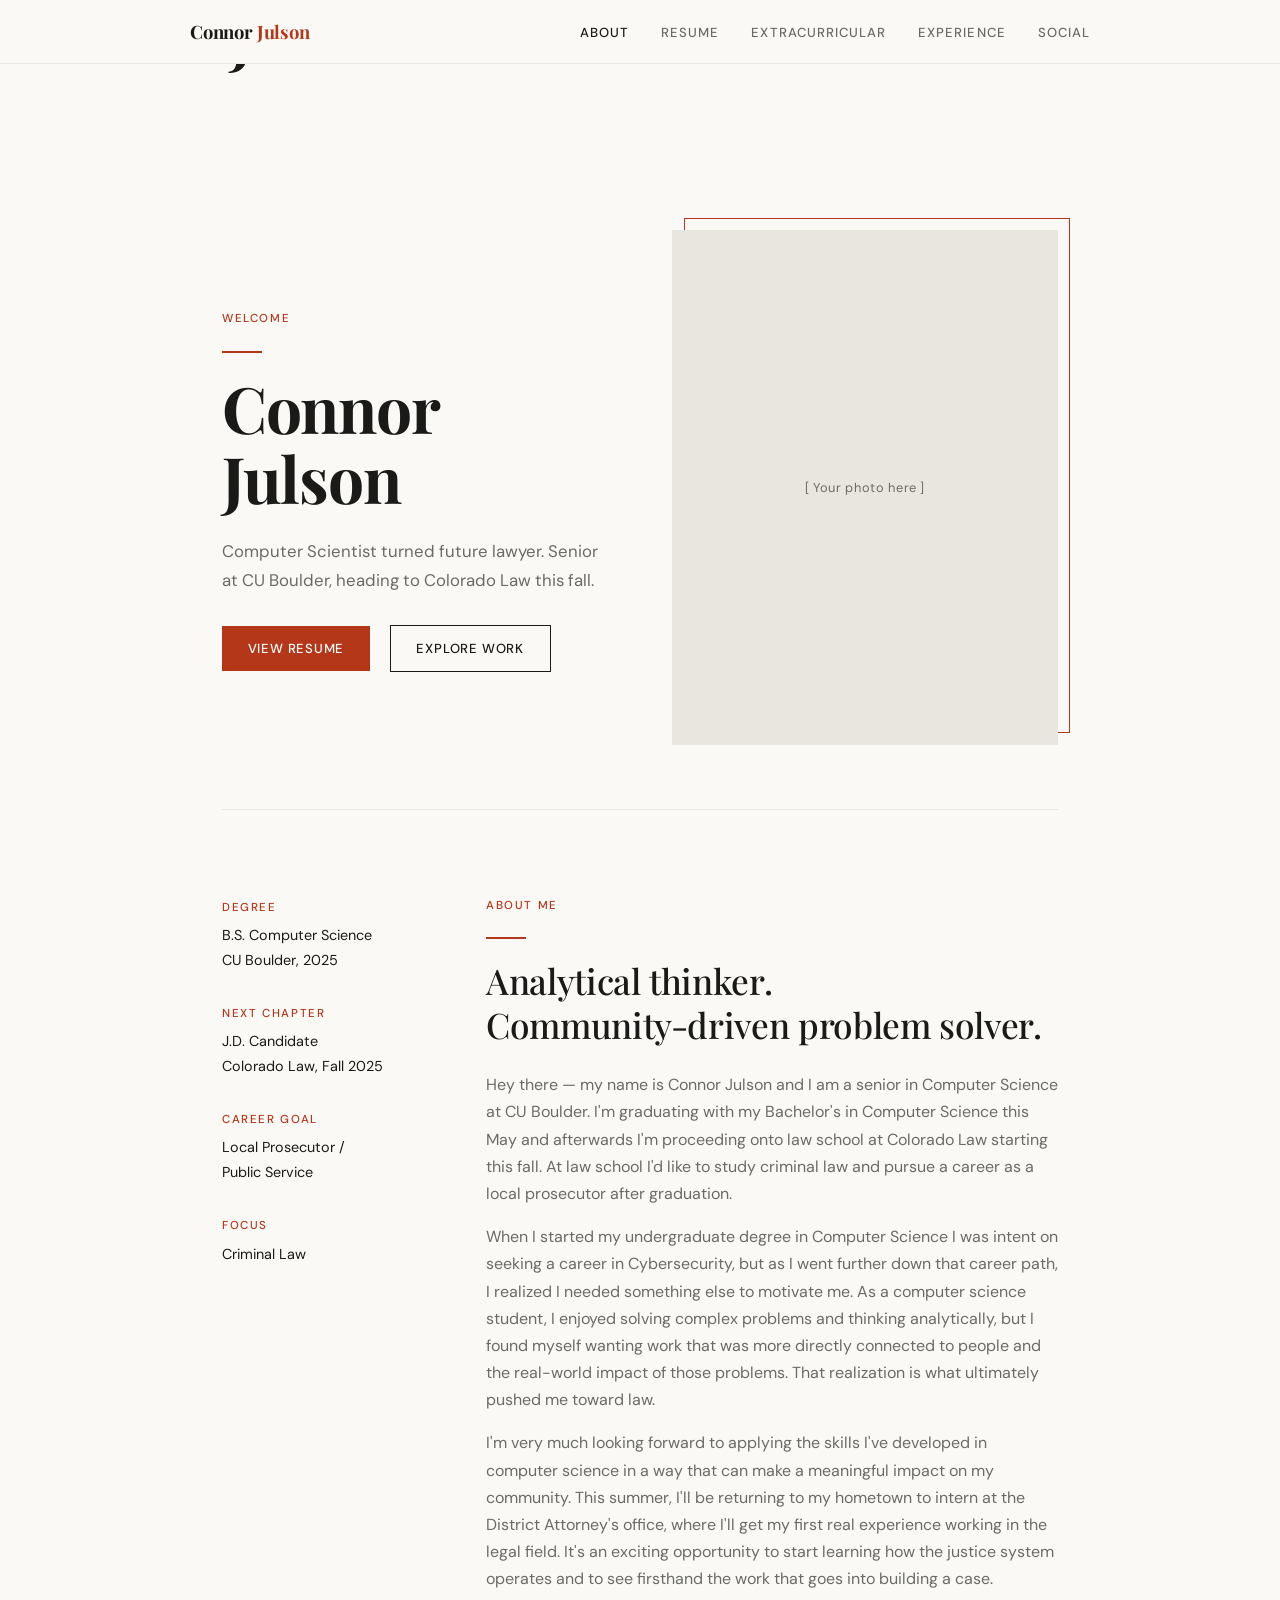
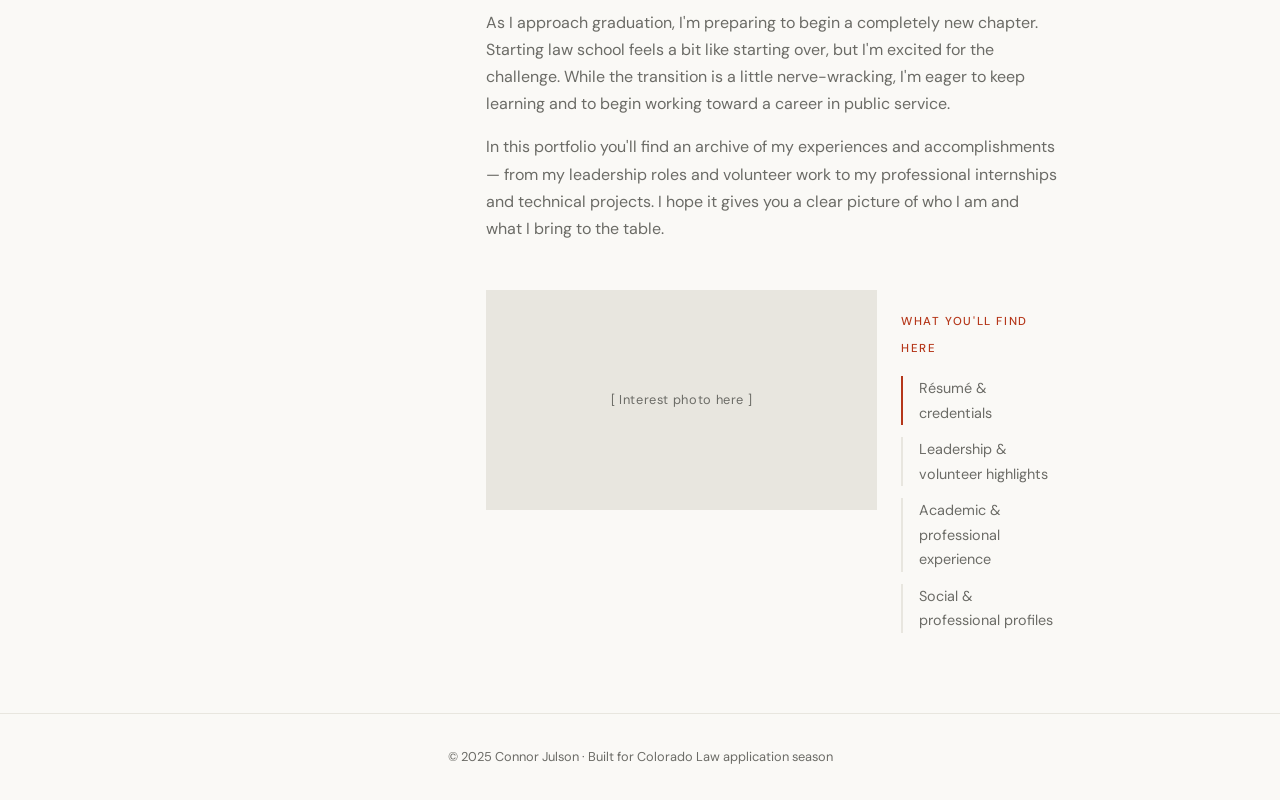
==== commit 5fd948e3: "this" ====
--- a/index.html
+++ b/index.html
@@ -3,11 +3,10 @@
 <head>
   <meta charset="UTF-8" />
   <meta name="viewport" content="width=device-width, initial-scale=1.0" />
-  <title>Connor Julson — Portfolio</title>
   <link rel="stylesheet" href="style.css" />
 </head>
 <body>
-
+  <h1>Connor Julson — Portfolio</h1>
 <nav>
   <div class="nav-inner">
     <a href="index.html" class="nav-logo">Connor <span>Julson</span></a>
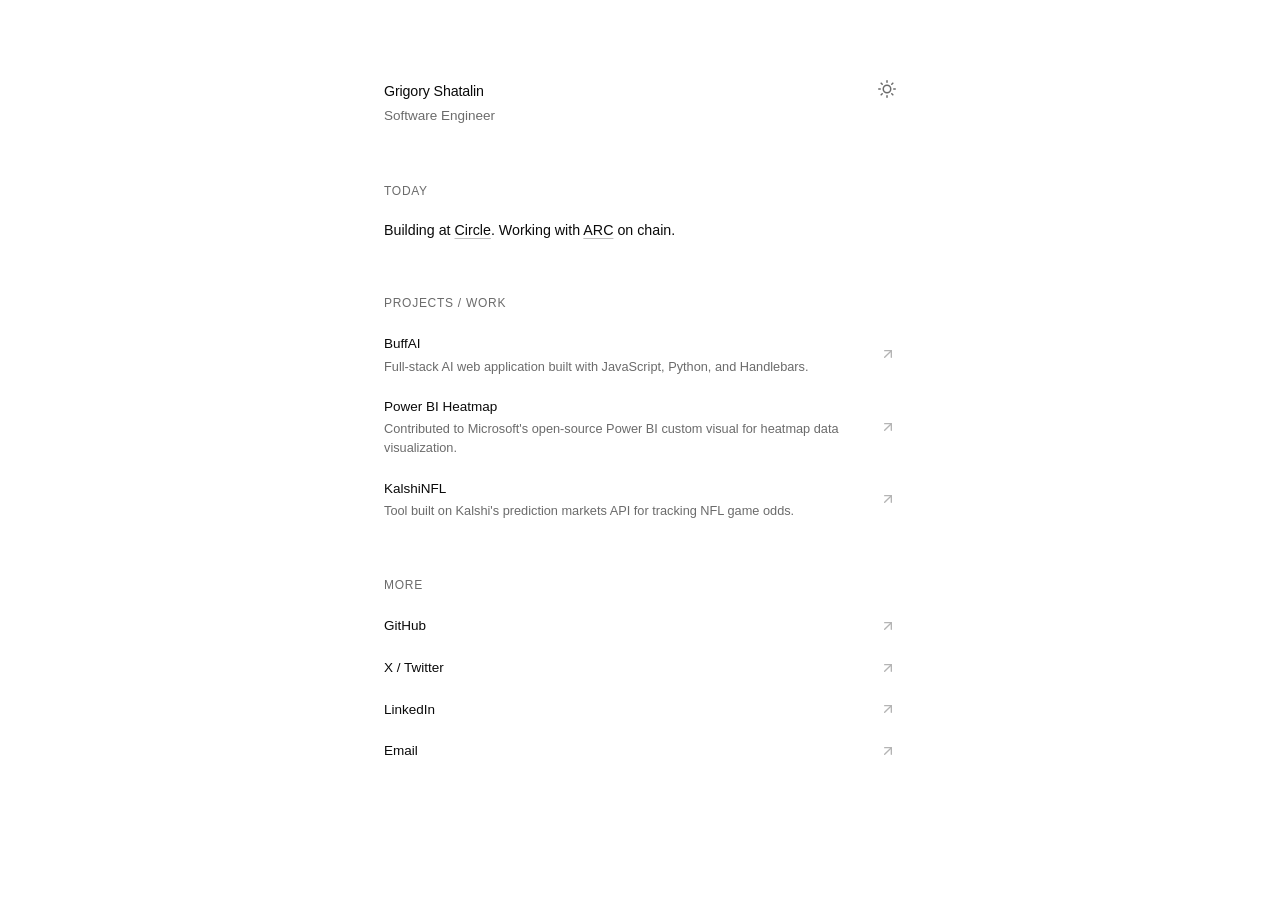
==== commit d20afabf: "new template" ====
--- a/index.html
+++ b/index.html
@@ -1,108 +1,111 @@
 <!DOCTYPE html>
-<html lang="en">
+<html lang="en" data-theme="light">
 <head>
   <meta charset="UTF-8" />
   <meta name="viewport" content="width=device-width, initial-scale=1.0" />
+  <title>Grigory Shatalin</title>
   <link rel="stylesheet" href="style.css" />
 </head>
 <body>
-  <h1>Connor Julson — Portfolio</h1>
-<nav>
-  <div class="nav-inner">
-    <a href="index.html" class="nav-logo">Connor <span>Julson</span></a>
-    <button class="nav-toggle" aria-label="Toggle menu" onclick="document.querySelector('.nav-links').classList.toggle('open')">
-      <span></span><span></span><span></span>
-    </button>
-    <ul class="nav-links">
-      <li><a href="index.html" class="active">About</a></li>
-      <li><a href="resume.html">Resume</a></li>
-      <li><a href="extracurricular.html">Extracurricular</a></li>
-      <li><a href="experience.html">Experience</a></li>
-      <li><a href="social.html">Social</a></li>
-    </ul>
-  </div>
-</nav>
+  <main>
 
-<main class="page">
-  <div class="container">
+    <header>
+      <div class="header-row">
+        <div>
+          <h1 class="name">Grigory Shatalin</h1>
+          <p class="role">Software Engineer</p>
+        </div>
+        <button class="theme-toggle" id="themeToggle" aria-label="Toggle theme">
+          <svg class="icon-sun" xmlns="http://www.w3.org/2000/svg" width="18" height="18" viewBox="0 0 24 24" fill="none" stroke="currentColor" stroke-width="2" stroke-linecap="round" stroke-linejoin="round">
+            <circle cx="12" cy="12" r="5"/><line x1="12" y1="1" x2="12" y2="3"/><line x1="12" y1="21" x2="12" y2="23"/>
+            <line x1="4.22" y1="4.22" x2="5.64" y2="5.64"/><line x1="18.36" y1="18.36" x2="19.78" y2="19.78"/>
+            <line x1="1" y1="12" x2="3" y2="12"/><line x1="21" y1="12" x2="23" y2="12"/>
+            <line x1="4.22" y1="19.78" x2="5.64" y2="18.36"/><line x1="18.36" y1="5.64" x2="19.78" y2="4.22"/>
+          </svg>
+          <svg class="icon-moon" xmlns="http://www.w3.org/2000/svg" width="18" height="18" viewBox="0 0 24 24" fill="none" stroke="currentColor" stroke-width="2" stroke-linecap="round" stroke-linejoin="round">
+            <path d="M21 12.79A9 9 0 1 1 11.21 3 7 7 0 0 0 21 12.79z"/>
+          </svg>
+        </button>
+      </div>
+    </header>
 
-    <section class="hero">
-      <div class="hero-grid">
-        <div class="hero-text fade-in">
-          <span class="label">Welcome</span>
-          <div class="divider"></div>
-          <h1>Connor<br>Julson</h1>
-          <p style="margin-top:1.5rem;">Computer Scientist turned future lawyer. Senior at CU Boulder, heading to Colorado Law this fall.</p>
-          <a href="resume.html" class="btn" style="margin-top:2rem;">View Resume</a>
-          <a href="extracurricular.html" class="btn btn-outline" style="margin-top:1rem; margin-left:1rem;">Explore Work</a>
-        </div>
-        <div class="hero-img fade-in">
-          <!-- Replace the src below with your actual professional photo -->
-          <img src="images/profile.jpg" alt="Connor Julson" onerror="this.parentElement.innerHTML='<div class=\'card-img-placeholder\' style=\'aspect-ratio:3/4\'>[ Your photo here ]</div>'" />
-        </div>
+    <section>
+      <h2 class="section-title">Today</h2>
+      <p class="bio">
+        Building at <a href="https://www.circle.com" class="link" target="_blank" rel="noopener noreferrer">Circle</a>.
+        Working with <a href="https://www.arc.network/" class="link" target="_blank" rel="noopener noreferrer">ARC</a> on chain.
+      </p>
+    </section>
+
+    <section>
+      <h2 class="section-title">Projects / Work</h2>
+      <div class="item-list">
+
+        <a class="item" href="https://github.com/grigoryshatalin/BuffAI" target="_blank" rel="noopener noreferrer">
+          <div class="item-content">
+            <span class="item-title">BuffAI</span>
+            <span class="item-desc">Full-stack AI web application built with JavaScript, Python, and Handlebars.</span>
+          </div>
+          <svg class="item-arrow" xmlns="http://www.w3.org/2000/svg" width="16" height="16" viewBox="0 0 24 24" fill="none" stroke="currentColor" stroke-width="2" stroke-linecap="round" stroke-linejoin="round">
+            <line x1="7" y1="17" x2="17" y2="7"/><polyline points="7 7 17 7 17 17"/>
+          </svg>
+        </a>
+
+        <a class="item" href="https://github.com/grigoryshatalin/powerbi-visuals-heatmap" target="_blank" rel="noopener noreferrer">
+          <div class="item-content">
+            <span class="item-title">Power BI Heatmap</span>
+            <span class="item-desc">Contributed to Microsoft's open-source Power BI custom visual for heatmap data visualization.</span>
+          </div>
+          <svg class="item-arrow" xmlns="http://www.w3.org/2000/svg" width="16" height="16" viewBox="0 0 24 24" fill="none" stroke="currentColor" stroke-width="2" stroke-linecap="round" stroke-linejoin="round">
+            <line x1="7" y1="17" x2="17" y2="7"/><polyline points="7 7 17 7 17 17"/>
+          </svg>
+        </a>
+
+        <a class="item" href="https://github.com/grigoryshatalin/KalshiNFL" target="_blank" rel="noopener noreferrer">
+          <div class="item-content">
+            <span class="item-title">KalshiNFL</span>
+            <span class="item-desc">Tool built on Kalshi's prediction markets API for tracking NFL game odds.</span>
+          </div>
+          <svg class="item-arrow" xmlns="http://www.w3.org/2000/svg" width="16" height="16" viewBox="0 0 24 24" fill="none" stroke="currentColor" stroke-width="2" stroke-linecap="round" stroke-linejoin="round">
+            <line x1="7" y1="17" x2="17" y2="7"/><polyline points="7 7 17 7 17 17"/>
+          </svg>
+        </a>
+
       </div>
     </section>
 
-    <section class="about-section fade-in">
-      <aside class="about-sidebar">
-        <div class="sidebar-item">
-          <span class="label">Degree</span>
-          <p>B.S. Computer Science<br>CU Boulder, 2025</p>
-        </div>
-        <div class="sidebar-item">
-          <span class="label">Next Chapter</span>
-          <p>J.D. Candidate<br>Colorado Law, Fall 2025</p>
-        </div>
-        <div class="sidebar-item">
-          <span class="label">Career Goal</span>
-          <p>Local Prosecutor /<br>Public Service</p>
-        </div>
-        <div class="sidebar-item">
-          <span class="label">Focus</span>
-          <p>Criminal Law</p>
-        </div>
-      </aside>
-
-      <div class="about-body">
-        <span class="label">About Me</span>
-        <div class="divider"></div>
-        <h2 style="margin-bottom:1.5rem;">Analytical thinker.<br>Community-driven problem solver.</h2>
-
-        <p>Hey there — my name is Connor Julson and I am a senior in Computer Science at CU Boulder. I'm graduating with my Bachelor's in Computer Science this May and afterwards I'm proceeding onto law school at Colorado Law starting this fall. At law school I'd like to study criminal law and pursue a career as a local prosecutor after graduation.</p>
-
-        <p>When I started my undergraduate degree in Computer Science I was intent on seeking a career in Cybersecurity, but as I went further down that career path, I realized I needed something else to motivate me. As a computer science student, I enjoyed solving complex problems and thinking analytically, but I found myself wanting work that was more directly connected to people and the real-world impact of those problems. That realization is what ultimately pushed me toward law.</p>
-
-        <p>I'm very much looking forward to applying the skills I've developed in computer science in a way that can make a meaningful impact on my community. This summer, I'll be returning to my hometown to intern at the District Attorney's office, where I'll get my first real experience working in the legal field. It's an exciting opportunity to start learning how the justice system operates and to see firsthand the work that goes into building a case.</p>
-
-        <p>As I approach graduation, I'm preparing to begin a completely new chapter. Starting law school feels a bit like starting over, but I'm excited for the challenge. While the transition is a little nerve-wracking, I'm eager to keep learning and to begin working toward a career in public service.</p>
-
-        <p>In this portfolio you'll find an archive of my experiences and accomplishments — from my leadership roles and volunteer work to my professional internships and technical projects. I hope it gives you a clear picture of who I am and what I bring to the table.</p>
-
-        <!-- Second professional photo — replace src with your actual image -->
-        <div style="margin-top:3rem; display:grid; grid-template-columns:1fr 1fr; gap:1.5rem; align-items:start;">
-          <figure>
-            <img src="images/interests.jpg" alt="Connor — interests" style="width:100%;display:block;filter:grayscale(15%);" onerror="this.parentElement.innerHTML='<div class=\'card-img-placeholder\' style=\'height:220px\'>[ Interest photo here ]</div>'" />
-            <figcaption style="font-size:0.78rem;color:var(--muted);margin-top:0.5rem;letter-spacing:0.04em;">Competing / Outdoors</figcaption>
-          </figure>
-          <div style="padding-top:1rem;">
-            <span class="label">What you'll find here</span>
-            <ul style="margin-top:1rem;list-style:none;display:flex;flex-direction:column;gap:0.75rem;">
-              <li style="font-size:0.9rem;color:var(--muted);padding-left:1rem;border-left:2px solid var(--accent);">Résumé &amp; credentials</li>
-              <li style="font-size:0.9rem;color:var(--muted);padding-left:1rem;border-left:2px solid var(--faint);">Leadership &amp; volunteer highlights</li>
-              <li style="font-size:0.9rem;color:var(--muted);padding-left:1rem;border-left:2px solid var(--faint);">Academic &amp; professional experience</li>
-              <li style="font-size:0.9rem;color:var(--muted);padding-left:1rem;border-left:2px solid var(--faint);">Social &amp; professional profiles</li>
-            </ul>
-          </div>
-        </div>
+    <section>
+      <h2 class="section-title">More</h2>
+      <div class="item-list">
+        <a class="item" href="https://github.com/grigoryshatalin" target="_blank" rel="noopener noreferrer">
+          <span class="item-title">GitHub</span>
+          <svg class="item-arrow" xmlns="http://www.w3.org/2000/svg" width="16" height="16" viewBox="0 0 24 24" fill="none" stroke="currentColor" stroke-width="2" stroke-linecap="round" stroke-linejoin="round">
+            <line x1="7" y1="17" x2="17" y2="7"/><polyline points="7 7 17 7 17 17"/>
+          </svg>
+        </a>
+        <a class="item" href="https://x.com/g_shatalin" target="_blank" rel="noopener noreferrer">
+          <span class="item-title">X / Twitter</span>
+          <svg class="item-arrow" xmlns="http://www.w3.org/2000/svg" width="16" height="16" viewBox="0 0 24 24" fill="none" stroke="currentColor" stroke-width="2" stroke-linecap="round" stroke-linejoin="round">
+            <line x1="7" y1="17" x2="17" y2="7"/><polyline points="7 7 17 7 17 17"/>
+          </svg>
+        </a>
+        <a class="item" href="https://www.linkedin.com/in/grigory-shatalin/" target="_blank" rel="noopener noreferrer">
+          <span class="item-title">LinkedIn</span>
+          <svg class="item-arrow" xmlns="http://www.w3.org/2000/svg" width="16" height="16" viewBox="0 0 24 24" fill="none" stroke="currentColor" stroke-width="2" stroke-linecap="round" stroke-linejoin="round">
+            <line x1="7" y1="17" x2="17" y2="7"/><polyline points="7 7 17 7 17 17"/>
+          </svg>
+        </a>
+        <a class="item" href="mailto:grshatalin@outlook.com">
+          <span class="item-title">Email</span>
+          <svg class="item-arrow" xmlns="http://www.w3.org/2000/svg" width="16" height="16" viewBox="0 0 24 24" fill="none" stroke="currentColor" stroke-width="2" stroke-linecap="round" stroke-linejoin="round">
+            <line x1="7" y1="17" x2="17" y2="7"/><polyline points="7 7 17 7 17 17"/>
+          </svg>
+        </a>
       </div>
     </section>
 
-  </div>
-</main>
+  </main>
 
-<footer>
-  <p>© 2025 Connor Julson · Built for Colorado Law application season</p>
-</footer>
-
+  <script src="script.js"></script>
 </body>
 </html>
--- a/style.css
+++ b/style.css
@@ -1,362 +1,215 @@
-@import url('https://fonts.googleapis.com/css2?family=Playfair+Display:wght@400;500;700&family=DM+Sans:wght@300;400;500&display=swap');
-
-*, *::before, *::after { box-sizing: border-box; margin: 0; padding: 0; }
+*, *::before, *::after {
+  box-sizing: border-box;
+  margin: 0;
+  padding: 0;
+}
 
 :root {
-  --ink: #1a1a18;
-  --muted: #6b6b66;
-  --faint: #e8e6df;
-  --paper: #faf9f6;
-  --accent: #b5371a;
-  --white: #ffffff;
-  --serif: 'Playfair Display', Georgia, serif;
-  --sans: 'DM Sans', system-ui, sans-serif;
-  --max: 900px;
-  --nav-h: 64px;
-}
-
-html { scroll-behavior: smooth; }
+  --bg: #ffffff;
+  --bg-hover: #f5f4f4;
+  --text: #0a0a0a;
+  --text-secondary: #6b6b6b;
+  --border: #e8e8e8;
+  --link: #0a0a0a;
+  --link-underline: #c0c0c0;
+}
+
+[data-theme="dark"] {
+  --bg: #0a0a0a;
+  --bg-hover: #161616;
+  --text: #f5f4f4;
+  --text-secondary: #888888;
+  --border: #222222;
+  --link: #f5f4f4;
+  --link-underline: #444444;
+}
+
+html {
+  font-size: 15px;
+  -webkit-font-smoothing: antialiased;
+  -moz-osx-font-smoothing: grayscale;
+}
 
 body {
-  font-family: var(--sans);
-  background: var(--paper);
-  color: var(--ink);
-  font-size: 16px;
-  line-height: 1.7;
-  -webkit-font-smoothing: antialiased;
-}
-
-/* ── NAV ── */
-nav {
-  position: fixed;
-  top: 0; left: 0; right: 0;
-  height: var(--nav-h);
-  background: var(--paper);
-  border-bottom: 1px solid var(--faint);
-  z-index: 100;
-  display: flex;
-  align-items: center;
-  padding: 0 2rem;
-}
-
-.nav-inner {
-  max-width: var(--max);
-  width: 100%;
+  background-color: var(--bg);
+  color: var(--text);
+  font-family: -apple-system, BlinkMacSystemFont, "Segoe UI", Helvetica, Arial, sans-serif;
+  line-height: 1.6;
+  transition: background-color 0.2s ease, color 0.2s ease;
+}
+
+main {
+  max-width: 560px;
   margin: 0 auto;
-  display: flex;
-  align-items: center;
+  padding: 80px 24px 120px;
+  display: flex;
+  flex-direction: column;
+  gap: 52px;
+}
+
+/* Header */
+
+header {
+  padding-bottom: 4px;
+}
+
+.header-row {
+  display: flex;
+  align-items: flex-start;
   justify-content: space-between;
 }
 
-.nav-logo {
-  font-family: var(--serif);
-  font-size: 1.15rem;
-  font-weight: 700;
-  color: var(--ink);
-  text-decoration: none;
+.name {
+  font-size: 0.95rem;
+  font-weight: 500;
   letter-spacing: -0.01em;
-}
-
-.nav-logo span { color: var(--accent); }
-
-.nav-links {
-  display: flex;
-  gap: 2rem;
-  list-style: none;
-}
-
-.nav-links a {
-  font-size: 0.82rem;
-  font-weight: 500;
-  letter-spacing: 0.08em;
-  text-transform: uppercase;
-  color: var(--muted);
-  text-decoration: none;
-  transition: color 0.2s;
-}
-
-.nav-links a:hover, .nav-links a.active { color: var(--ink); }
-
-.nav-toggle {
-  display: none;
-  flex-direction: column;
-  gap: 5px;
-  cursor: pointer;
-  padding: 4px;
+  color: var(--text);
+}
+
+.role {
+  font-size: 0.9rem;
+  color: var(--text-secondary);
+  margin-top: 2px;
+}
+
+/* Theme toggle */
+
+.theme-toggle {
   background: none;
   border: none;
-}
-
-.nav-toggle span {
-  display: block;
-  width: 22px;
-  height: 1.5px;
-  background: var(--ink);
-  transition: all 0.25s;
-}
-
-/* ── PAGE WRAPPER ── */
-.page {
-  padding-top: var(--nav-h);
-  min-height: 100vh;
-}
-
-.container {
-  max-width: var(--max);
-  margin: 0 auto;
-  padding: 0 2rem;
-}
-
-/* ── TYPOGRAPHY ── */
-h1 { font-family: var(--serif); font-size: clamp(2.4rem, 6vw, 4rem); font-weight: 700; line-height: 1.1; letter-spacing: -0.02em; }
-h2 { font-family: var(--serif); font-size: clamp(1.6rem, 3vw, 2.2rem); font-weight: 500; letter-spacing: -0.01em; line-height: 1.25; }
-h3 { font-family: var(--serif); font-size: 1.2rem; font-weight: 500; line-height: 1.3; }
-p { color: var(--muted); }
-p + p { margin-top: 1rem; }
-strong { color: var(--ink); font-weight: 500; }
-
-.label {
-  font-size: 0.72rem;
-  font-weight: 500;
-  letter-spacing: 0.14em;
-  text-transform: uppercase;
-  color: var(--accent);
-}
-
-.divider {
-  width: 40px;
-  height: 2px;
-  background: var(--accent);
-  margin: 1.25rem 0;
-}
-
-/* ── HERO (homepage) ── */
-.hero {
-  padding: 6rem 0 4rem;
-  border-bottom: 1px solid var(--faint);
-}
-
-.hero-grid {
-  display: grid;
-  grid-template-columns: 1fr 1fr;
-  gap: 4rem;
-  align-items: center;
-}
-
-.hero-text h1 { margin-bottom: 1.5rem; }
-.hero-text p { font-size: 1.05rem; max-width: 46ch; }
-
-.hero-img {
-  position: relative;
-}
-
-.hero-img img {
-  width: 100%;
-  aspect-ratio: 3/4;
-  object-fit: cover;
-  display: block;
-  filter: grayscale(15%);
-}
-
-.hero-img::before {
-  content: '';
-  position: absolute;
-  top: -12px; right: -12px;
-  width: 100%;
-  height: 100%;
-  border: 1.5px solid var(--accent);
-  z-index: -1;
-}
-
-/* ── ABOUT SECTION ── */
-.about-section {
-  padding: 5rem 0;
-  display: grid;
-  grid-template-columns: 200px 1fr;
-  gap: 4rem;
-}
-
-.about-sidebar {
-  padding-top: 0.5rem;
-}
-
-.sidebar-item {
-  margin-bottom: 2rem;
-}
-
-.sidebar-item .label { display: block; margin-bottom: 0.35rem; }
-.sidebar-item p { font-size: 0.9rem; color: var(--ink); }
-
-.about-body p { font-size: 1rem; }
-
-/* ── SECTION HEADER ── */
-.section-header {
-  padding: 4rem 0 2.5rem;
-  border-bottom: 1px solid var(--faint);
-  margin-bottom: 3rem;
-}
-
-/* ── CARDS ── */
-.cards-grid {
-  display: grid;
-  grid-template-columns: 1fr 1fr;
-  gap: 2.5rem;
-  padding-bottom: 5rem;
-}
-
-.card {
-  background: var(--white);
-  border: 1px solid var(--faint);
-}
-
-.card-img {
-  width: 100%;
-  aspect-ratio: 16/9;
-  object-fit: cover;
-  display: block;
-  filter: grayscale(20%);
-}
-
-.card-img-placeholder {
-  width: 100%;
-  aspect-ratio: 16/9;
-  background: var(--faint);
+  cursor: pointer;
+  color: var(--text-secondary);
+  padding: 6px;
+  margin: -6px;
+  border-radius: 6px;
   display: flex;
   align-items: center;
   justify-content: center;
+  transition: color 0.15s ease, background-color 0.15s ease;
+}
+
+.theme-toggle:hover {
+  color: var(--text);
+  background-color: var(--bg-hover);
+}
+
+[data-theme="light"] .icon-moon { display: none; }
+[data-theme="dark"]  .icon-sun  { display: none; }
+
+/* Section titles */
+
+.section-title {
   font-size: 0.8rem;
-  color: var(--muted);
-  letter-spacing: 0.05em;
-}
-
-.card-body {
-  padding: 1.5rem;
-}
-
-.card-body h3 { margin-bottom: 0.5rem; }
-.card-body p { font-size: 0.92rem; line-height: 1.65; }
-.card-tag {
-  display: inline-block;
-  font-size: 0.7rem;
-  letter-spacing: 0.1em;
-  text-transform: uppercase;
-  font-weight: 500;
-  color: var(--accent);
-  margin-bottom: 0.6rem;
-}
-
-/* ── RESUME PAGE ── */
-.resume-section {
-  padding: 4rem 0;
-}
-
-.resume-embed {
-  width: 100%;
-  height: 80vh;
-  border: 1px solid var(--faint);
-  display: block;
-  margin-top: 2rem;
-}
-
-.resume-fallback {
-  margin-top: 1.5rem;
-  padding: 2rem;
-  background: var(--white);
-  border: 1px solid var(--faint);
-  text-align: center;
-}
-
-.btn {
-  display: inline-block;
-  margin-top: 1rem;
-  padding: 0.7rem 1.6rem;
-  background: var(--accent);
-  color: var(--white);
-  text-decoration: none;
-  font-size: 0.82rem;
   font-weight: 500;
   letter-spacing: 0.06em;
   text-transform: uppercase;
-  transition: opacity 0.2s;
-}
-
-.btn:hover { opacity: 0.85; }
-
-.btn-outline {
-  background: transparent;
-  color: var(--ink);
-  border: 1.5px solid var(--ink);
-}
-
-.btn-outline:hover { background: var(--ink); color: var(--white); }
-
-/* ── SOCIAL PAGE ── */
-.social-section {
-  padding: 4rem 0 6rem;
-}
-
-.social-list {
-  list-style: none;
-  border-top: 1px solid var(--faint);
-}
-
-.social-item {
-  display: grid;
-  grid-template-columns: 140px 1fr auto;
-  gap: 2rem;
-  align-items: start;
-  padding: 2rem 0;
-  border-bottom: 1px solid var(--faint);
-}
-
-.social-platform {
-  font-size: 0.72rem;
-  font-weight: 500;
-  letter-spacing: 0.14em;
-  text-transform: uppercase;
-  color: var(--accent);
-  padding-top: 0.2rem;
-}
-
-.social-desc {
+  color: var(--text-secondary);
+  margin-bottom: 16px;
+}
+
+/* Bio */
+
+.bio {
   font-size: 0.95rem;
-  color: var(--muted);
-  max-width: 55ch;
-}
-
-/* ── FOOTER ── */
-footer {
-  border-top: 1px solid var(--faint);
-  padding: 2rem;
-  text-align: center;
-}
-
-footer p { font-size: 0.8rem; color: var(--muted); }
-
-/* ── ANIMATIONS ── */
-.fade-in {
-  opacity: 0;
-  transform: translateY(18px);
-  animation: fadeUp 0.6s ease forwards;
-}
-
-.fade-in:nth-child(1) { animation-delay: 0.05s; }
-.fade-in:nth-child(2) { animation-delay: 0.15s; }
-.fade-in:nth-child(3) { animation-delay: 0.25s; }
-.fade-in:nth-child(4) { animation-delay: 0.35s; }
-
-@keyframes fadeUp {
-  to { opacity: 1; transform: translateY(0); }
-}
-
-/* ── MOBILE ── */
-@media (max-width: 680px) {
-  .hero-grid { grid-template-columns: 1fr; }
-  .hero-img { display: none; }
-  .about-section { grid-template-columns: 1fr; gap: 2rem; }
-  .cards-grid { grid-template-columns: 1fr; gap: 2rem; }
-  .social-item { grid-template-columns: 1fr; gap: 0.5rem; }
-  .nav-links { display: none; flex-direction: column; position: fixed; top: var(--nav-h); left: 0; right: 0; background: var(--paper); border-bottom: 1px solid var(--faint); padding: 1.5rem 2rem; gap: 1.25rem; }
-  .nav-links.open { display: flex; }
-  .nav-toggle { display: flex; }
-}
+  color: var(--text);
+  line-height: 1.7;
+}
+
+.link {
+  color: var(--link);
+  text-decoration: underline;
+  text-decoration-color: var(--link-underline);
+  text-underline-offset: 3px;
+  transition: text-decoration-color 0.15s ease;
+}
+
+.link:hover {
+  text-decoration-color: var(--text);
+}
+
+/* Item list */
+
+.item-list {
+  display: flex;
+  flex-direction: column;
+  margin: -6px -10px;
+}
+
+.item {
+  display: flex;
+  align-items: center;
+  justify-content: space-between;
+  gap: 16px;
+  padding: 10px 10px;
+  border-radius: 8px;
+  text-decoration: none;
+  color: var(--text);
+  transition: background-color 0.12s ease;
+  cursor: pointer;
+}
+
+.item:hover {
+  background-color: var(--bg-hover);
+}
+
+.item:hover .item-arrow {
+  opacity: 1;
+  transform: translate(1px, -1px);
+}
+
+/* Project items */
+
+.item-content {
+  display: flex;
+  flex-direction: column;
+  gap: 2px;
+  min-width: 0;
+}
+
+.item-title {
+  font-size: 0.9rem;
+  font-weight: 450;
+  color: var(--text);
+  white-space: nowrap;
+  overflow: hidden;
+  text-overflow: ellipsis;
+}
+
+.item-desc {
+  font-size: 0.85rem;
+  color: var(--text-secondary);
+  line-height: 1.5;
+  white-space: normal;
+}
+
+/* Writing items: title + date on same row */
+
+.item > .item-title {
+  flex: 1;
+  white-space: normal;
+}
+
+.item-date {
+  font-size: 0.8rem;
+  color: var(--text-secondary);
+  white-space: nowrap;
+  flex-shrink: 0;
+}
+
+/* Arrow icon */
+
+.item-arrow {
+  flex-shrink: 0;
+  color: var(--text-secondary);
+  opacity: 0.5;
+  transition: opacity 0.12s ease, transform 0.12s ease;
+}
+
+/* Responsive */
+
+@media (max-width: 480px) {
+  main {
+    padding: 52px 20px 80px;
+    gap: 40px;
+  }
+}
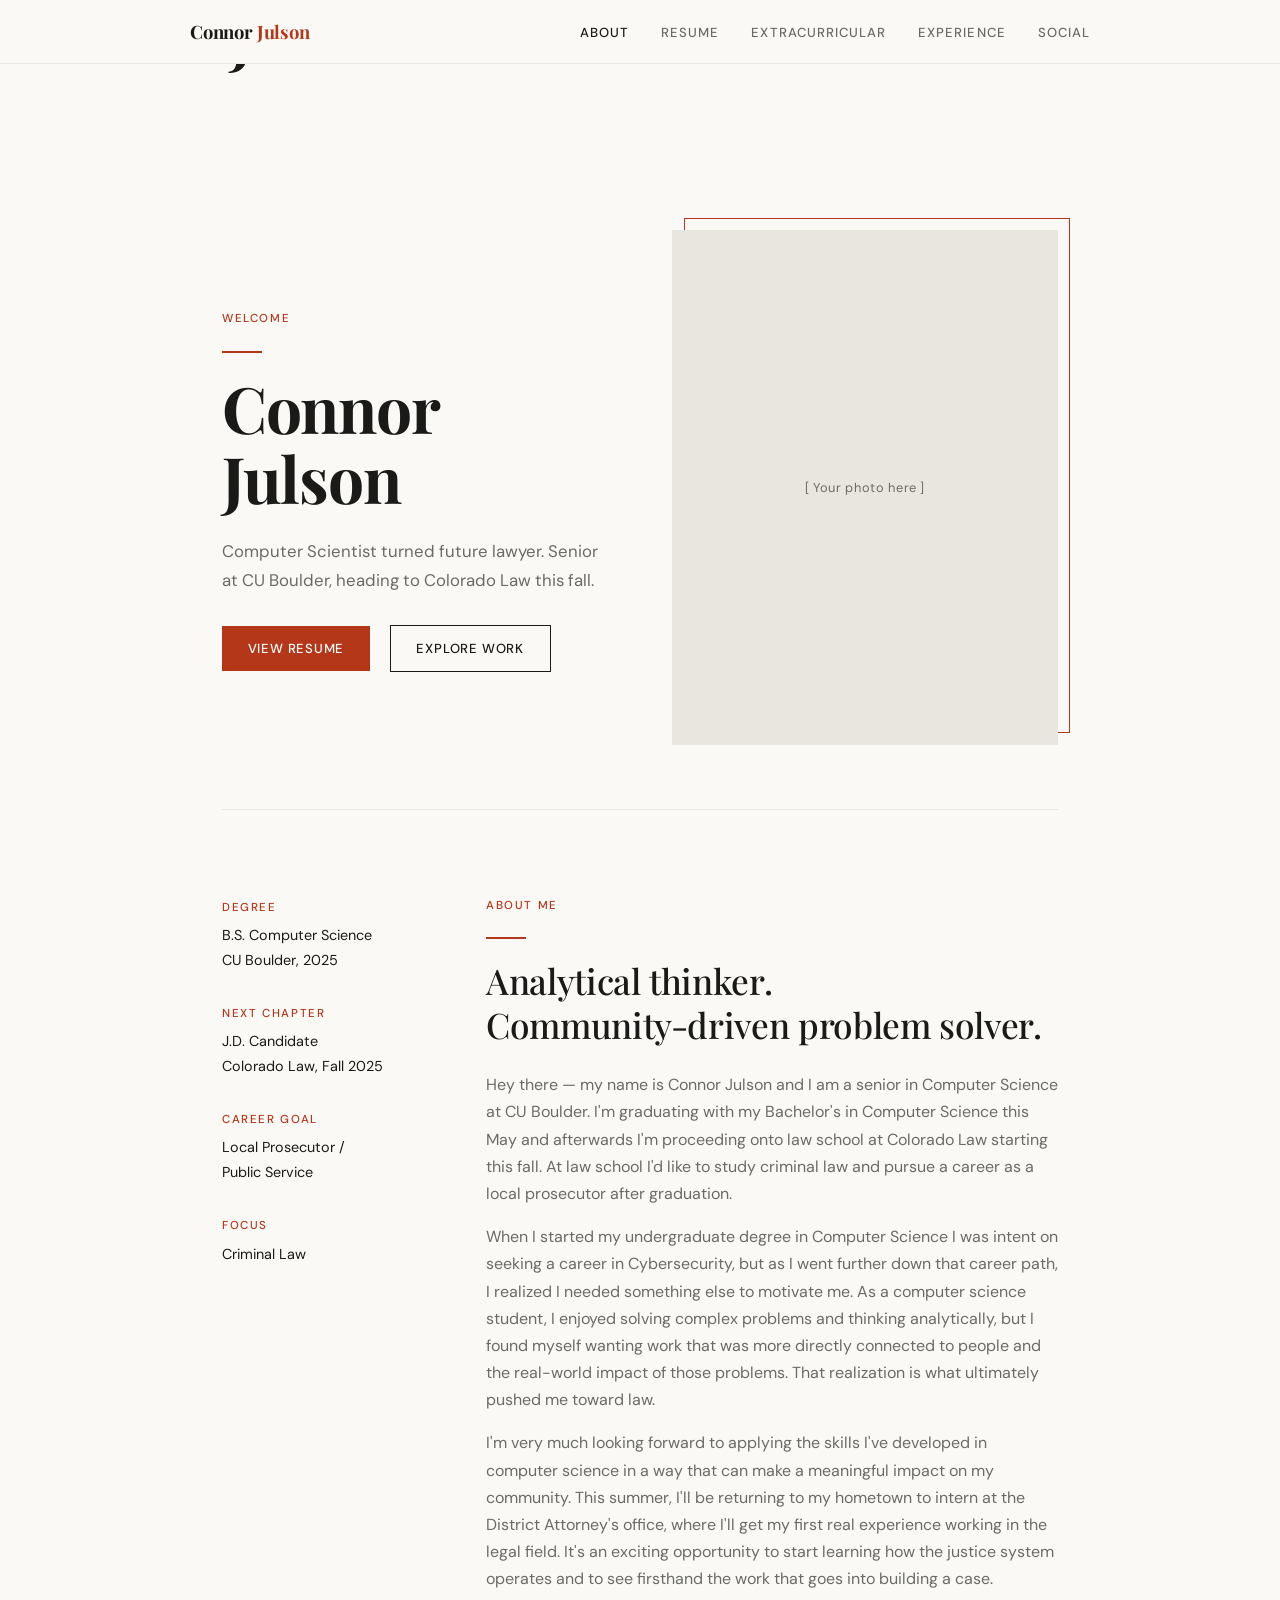
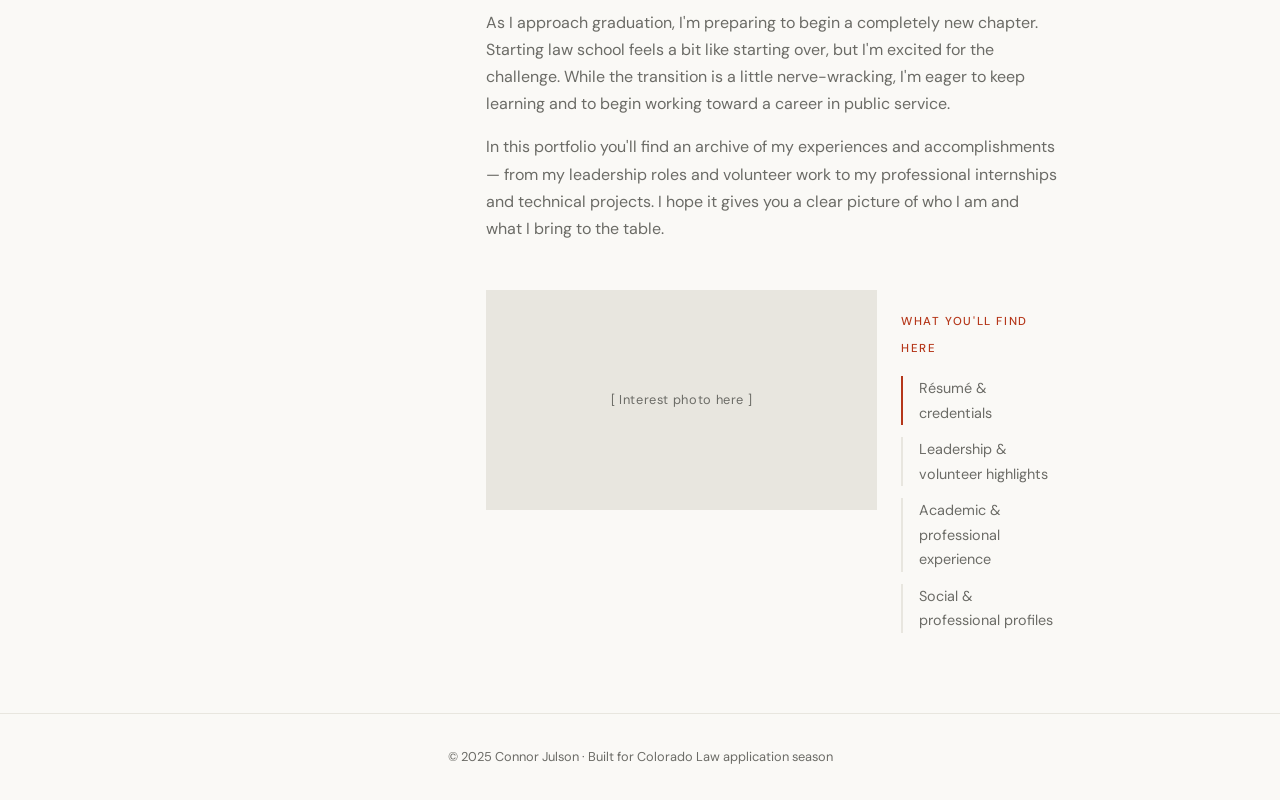
==== commit 5ce42d84: "Revert "new template" This reverts commit d20afabfe47078adb74381c0143d39b90a539a43.  reverting" ====
--- a/index.html
+++ b/index.html
@@ -1,111 +1,108 @@
 <!DOCTYPE html>
-<html lang="en" data-theme="light">
+<html lang="en">
 <head>
   <meta charset="UTF-8" />
   <meta name="viewport" content="width=device-width, initial-scale=1.0" />
-  <title>Grigory Shatalin</title>
   <link rel="stylesheet" href="style.css" />
 </head>
 <body>
-  <main>
+  <h1>Connor Julson — Portfolio</h1>
+<nav>
+  <div class="nav-inner">
+    <a href="index.html" class="nav-logo">Connor <span>Julson</span></a>
+    <button class="nav-toggle" aria-label="Toggle menu" onclick="document.querySelector('.nav-links').classList.toggle('open')">
+      <span></span><span></span><span></span>
+    </button>
+    <ul class="nav-links">
+      <li><a href="index.html" class="active">About</a></li>
+      <li><a href="resume.html">Resume</a></li>
+      <li><a href="extracurricular.html">Extracurricular</a></li>
+      <li><a href="experience.html">Experience</a></li>
+      <li><a href="social.html">Social</a></li>
+    </ul>
+  </div>
+</nav>
 
-    <header>
-      <div class="header-row">
-        <div>
-          <h1 class="name">Grigory Shatalin</h1>
-          <p class="role">Software Engineer</p>
+<main class="page">
+  <div class="container">
+
+    <section class="hero">
+      <div class="hero-grid">
+        <div class="hero-text fade-in">
+          <span class="label">Welcome</span>
+          <div class="divider"></div>
+          <h1>Connor<br>Julson</h1>
+          <p style="margin-top:1.5rem;">Computer Scientist turned future lawyer. Senior at CU Boulder, heading to Colorado Law this fall.</p>
+          <a href="resume.html" class="btn" style="margin-top:2rem;">View Resume</a>
+          <a href="extracurricular.html" class="btn btn-outline" style="margin-top:1rem; margin-left:1rem;">Explore Work</a>
         </div>
-        <button class="theme-toggle" id="themeToggle" aria-label="Toggle theme">
-          <svg class="icon-sun" xmlns="http://www.w3.org/2000/svg" width="18" height="18" viewBox="0 0 24 24" fill="none" stroke="currentColor" stroke-width="2" stroke-linecap="round" stroke-linejoin="round">
-            <circle cx="12" cy="12" r="5"/><line x1="12" y1="1" x2="12" y2="3"/><line x1="12" y1="21" x2="12" y2="23"/>
-            <line x1="4.22" y1="4.22" x2="5.64" y2="5.64"/><line x1="18.36" y1="18.36" x2="19.78" y2="19.78"/>
-            <line x1="1" y1="12" x2="3" y2="12"/><line x1="21" y1="12" x2="23" y2="12"/>
-            <line x1="4.22" y1="19.78" x2="5.64" y2="18.36"/><line x1="18.36" y1="5.64" x2="19.78" y2="4.22"/>
-          </svg>
-          <svg class="icon-moon" xmlns="http://www.w3.org/2000/svg" width="18" height="18" viewBox="0 0 24 24" fill="none" stroke="currentColor" stroke-width="2" stroke-linecap="round" stroke-linejoin="round">
-            <path d="M21 12.79A9 9 0 1 1 11.21 3 7 7 0 0 0 21 12.79z"/>
-          </svg>
-        </button>
-      </div>
-    </header>
-
-    <section>
-      <h2 class="section-title">Today</h2>
-      <p class="bio">
-        Building at <a href="https://www.circle.com" class="link" target="_blank" rel="noopener noreferrer">Circle</a>.
-        Working with <a href="https://www.arc.network/" class="link" target="_blank" rel="noopener noreferrer">ARC</a> on chain.
-      </p>
-    </section>
-
-    <section>
-      <h2 class="section-title">Projects / Work</h2>
-      <div class="item-list">
-
-        <a class="item" href="https://github.com/grigoryshatalin/BuffAI" target="_blank" rel="noopener noreferrer">
-          <div class="item-content">
-            <span class="item-title">BuffAI</span>
-            <span class="item-desc">Full-stack AI web application built with JavaScript, Python, and Handlebars.</span>
-          </div>
-          <svg class="item-arrow" xmlns="http://www.w3.org/2000/svg" width="16" height="16" viewBox="0 0 24 24" fill="none" stroke="currentColor" stroke-width="2" stroke-linecap="round" stroke-linejoin="round">
-            <line x1="7" y1="17" x2="17" y2="7"/><polyline points="7 7 17 7 17 17"/>
-          </svg>
-        </a>
-
-        <a class="item" href="https://github.com/grigoryshatalin/powerbi-visuals-heatmap" target="_blank" rel="noopener noreferrer">
-          <div class="item-content">
-            <span class="item-title">Power BI Heatmap</span>
-            <span class="item-desc">Contributed to Microsoft's open-source Power BI custom visual for heatmap data visualization.</span>
-          </div>
-          <svg class="item-arrow" xmlns="http://www.w3.org/2000/svg" width="16" height="16" viewBox="0 0 24 24" fill="none" stroke="currentColor" stroke-width="2" stroke-linecap="round" stroke-linejoin="round">
-            <line x1="7" y1="17" x2="17" y2="7"/><polyline points="7 7 17 7 17 17"/>
-          </svg>
-        </a>
-
-        <a class="item" href="https://github.com/grigoryshatalin/KalshiNFL" target="_blank" rel="noopener noreferrer">
-          <div class="item-content">
-            <span class="item-title">KalshiNFL</span>
-            <span class="item-desc">Tool built on Kalshi's prediction markets API for tracking NFL game odds.</span>
-          </div>
-          <svg class="item-arrow" xmlns="http://www.w3.org/2000/svg" width="16" height="16" viewBox="0 0 24 24" fill="none" stroke="currentColor" stroke-width="2" stroke-linecap="round" stroke-linejoin="round">
-            <line x1="7" y1="17" x2="17" y2="7"/><polyline points="7 7 17 7 17 17"/>
-          </svg>
-        </a>
-
+        <div class="hero-img fade-in">
+          <!-- Replace the src below with your actual professional photo -->
+          <img src="images/profile.jpg" alt="Connor Julson" onerror="this.parentElement.innerHTML='<div class=\'card-img-placeholder\' style=\'aspect-ratio:3/4\'>[ Your photo here ]</div>'" />
+        </div>
       </div>
     </section>
 
-    <section>
-      <h2 class="section-title">More</h2>
-      <div class="item-list">
-        <a class="item" href="https://github.com/grigoryshatalin" target="_blank" rel="noopener noreferrer">
-          <span class="item-title">GitHub</span>
-          <svg class="item-arrow" xmlns="http://www.w3.org/2000/svg" width="16" height="16" viewBox="0 0 24 24" fill="none" stroke="currentColor" stroke-width="2" stroke-linecap="round" stroke-linejoin="round">
-            <line x1="7" y1="17" x2="17" y2="7"/><polyline points="7 7 17 7 17 17"/>
-          </svg>
-        </a>
-        <a class="item" href="https://x.com/g_shatalin" target="_blank" rel="noopener noreferrer">
-          <span class="item-title">X / Twitter</span>
-          <svg class="item-arrow" xmlns="http://www.w3.org/2000/svg" width="16" height="16" viewBox="0 0 24 24" fill="none" stroke="currentColor" stroke-width="2" stroke-linecap="round" stroke-linejoin="round">
-            <line x1="7" y1="17" x2="17" y2="7"/><polyline points="7 7 17 7 17 17"/>
-          </svg>
-        </a>
-        <a class="item" href="https://www.linkedin.com/in/grigory-shatalin/" target="_blank" rel="noopener noreferrer">
-          <span class="item-title">LinkedIn</span>
-          <svg class="item-arrow" xmlns="http://www.w3.org/2000/svg" width="16" height="16" viewBox="0 0 24 24" fill="none" stroke="currentColor" stroke-width="2" stroke-linecap="round" stroke-linejoin="round">
-            <line x1="7" y1="17" x2="17" y2="7"/><polyline points="7 7 17 7 17 17"/>
-          </svg>
-        </a>
-        <a class="item" href="mailto:grshatalin@outlook.com">
-          <span class="item-title">Email</span>
-          <svg class="item-arrow" xmlns="http://www.w3.org/2000/svg" width="16" height="16" viewBox="0 0 24 24" fill="none" stroke="currentColor" stroke-width="2" stroke-linecap="round" stroke-linejoin="round">
-            <line x1="7" y1="17" x2="17" y2="7"/><polyline points="7 7 17 7 17 17"/>
-          </svg>
-        </a>
+    <section class="about-section fade-in">
+      <aside class="about-sidebar">
+        <div class="sidebar-item">
+          <span class="label">Degree</span>
+          <p>B.S. Computer Science<br>CU Boulder, 2025</p>
+        </div>
+        <div class="sidebar-item">
+          <span class="label">Next Chapter</span>
+          <p>J.D. Candidate<br>Colorado Law, Fall 2025</p>
+        </div>
+        <div class="sidebar-item">
+          <span class="label">Career Goal</span>
+          <p>Local Prosecutor /<br>Public Service</p>
+        </div>
+        <div class="sidebar-item">
+          <span class="label">Focus</span>
+          <p>Criminal Law</p>
+        </div>
+      </aside>
+
+      <div class="about-body">
+        <span class="label">About Me</span>
+        <div class="divider"></div>
+        <h2 style="margin-bottom:1.5rem;">Analytical thinker.<br>Community-driven problem solver.</h2>
+
+        <p>Hey there — my name is Connor Julson and I am a senior in Computer Science at CU Boulder. I'm graduating with my Bachelor's in Computer Science this May and afterwards I'm proceeding onto law school at Colorado Law starting this fall. At law school I'd like to study criminal law and pursue a career as a local prosecutor after graduation.</p>
+
+        <p>When I started my undergraduate degree in Computer Science I was intent on seeking a career in Cybersecurity, but as I went further down that career path, I realized I needed something else to motivate me. As a computer science student, I enjoyed solving complex problems and thinking analytically, but I found myself wanting work that was more directly connected to people and the real-world impact of those problems. That realization is what ultimately pushed me toward law.</p>
+
+        <p>I'm very much looking forward to applying the skills I've developed in computer science in a way that can make a meaningful impact on my community. This summer, I'll be returning to my hometown to intern at the District Attorney's office, where I'll get my first real experience working in the legal field. It's an exciting opportunity to start learning how the justice system operates and to see firsthand the work that goes into building a case.</p>
+
+        <p>As I approach graduation, I'm preparing to begin a completely new chapter. Starting law school feels a bit like starting over, but I'm excited for the challenge. While the transition is a little nerve-wracking, I'm eager to keep learning and to begin working toward a career in public service.</p>
+
+        <p>In this portfolio you'll find an archive of my experiences and accomplishments — from my leadership roles and volunteer work to my professional internships and technical projects. I hope it gives you a clear picture of who I am and what I bring to the table.</p>
+
+        <!-- Second professional photo — replace src with your actual image -->
+        <div style="margin-top:3rem; display:grid; grid-template-columns:1fr 1fr; gap:1.5rem; align-items:start;">
+          <figure>
+            <img src="images/interests.jpg" alt="Connor — interests" style="width:100%;display:block;filter:grayscale(15%);" onerror="this.parentElement.innerHTML='<div class=\'card-img-placeholder\' style=\'height:220px\'>[ Interest photo here ]</div>'" />
+            <figcaption style="font-size:0.78rem;color:var(--muted);margin-top:0.5rem;letter-spacing:0.04em;">Competing / Outdoors</figcaption>
+          </figure>
+          <div style="padding-top:1rem;">
+            <span class="label">What you'll find here</span>
+            <ul style="margin-top:1rem;list-style:none;display:flex;flex-direction:column;gap:0.75rem;">
+              <li style="font-size:0.9rem;color:var(--muted);padding-left:1rem;border-left:2px solid var(--accent);">Résumé &amp; credentials</li>
+              <li style="font-size:0.9rem;color:var(--muted);padding-left:1rem;border-left:2px solid var(--faint);">Leadership &amp; volunteer highlights</li>
+              <li style="font-size:0.9rem;color:var(--muted);padding-left:1rem;border-left:2px solid var(--faint);">Academic &amp; professional experience</li>
+              <li style="font-size:0.9rem;color:var(--muted);padding-left:1rem;border-left:2px solid var(--faint);">Social &amp; professional profiles</li>
+            </ul>
+          </div>
+        </div>
       </div>
     </section>
 
-  </main>
+  </div>
+</main>
 
-  <script src="script.js"></script>
+<footer>
+  <p>© 2025 Connor Julson · Built for Colorado Law application season</p>
+</footer>
+
 </body>
 </html>
--- a/style.css
+++ b/style.css
@@ -1,215 +1,362 @@
-*, *::before, *::after {
-  box-sizing: border-box;
-  margin: 0;
-  padding: 0;
-}
+@import url('https://fonts.googleapis.com/css2?family=Playfair+Display:wght@400;500;700&family=DM+Sans:wght@300;400;500&display=swap');
+
+*, *::before, *::after { box-sizing: border-box; margin: 0; padding: 0; }
 
 :root {
-  --bg: #ffffff;
-  --bg-hover: #f5f4f4;
-  --text: #0a0a0a;
-  --text-secondary: #6b6b6b;
-  --border: #e8e8e8;
-  --link: #0a0a0a;
-  --link-underline: #c0c0c0;
-}
-
-[data-theme="dark"] {
-  --bg: #0a0a0a;
-  --bg-hover: #161616;
-  --text: #f5f4f4;
-  --text-secondary: #888888;
-  --border: #222222;
-  --link: #f5f4f4;
-  --link-underline: #444444;
-}
-
-html {
-  font-size: 15px;
+  --ink: #1a1a18;
+  --muted: #6b6b66;
+  --faint: #e8e6df;
+  --paper: #faf9f6;
+  --accent: #b5371a;
+  --white: #ffffff;
+  --serif: 'Playfair Display', Georgia, serif;
+  --sans: 'DM Sans', system-ui, sans-serif;
+  --max: 900px;
+  --nav-h: 64px;
+}
+
+html { scroll-behavior: smooth; }
+
+body {
+  font-family: var(--sans);
+  background: var(--paper);
+  color: var(--ink);
+  font-size: 16px;
+  line-height: 1.7;
   -webkit-font-smoothing: antialiased;
-  -moz-osx-font-smoothing: grayscale;
-}
-
-body {
-  background-color: var(--bg);
-  color: var(--text);
-  font-family: -apple-system, BlinkMacSystemFont, "Segoe UI", Helvetica, Arial, sans-serif;
-  line-height: 1.6;
-  transition: background-color 0.2s ease, color 0.2s ease;
-}
-
-main {
-  max-width: 560px;
+}
+
+/* ── NAV ── */
+nav {
+  position: fixed;
+  top: 0; left: 0; right: 0;
+  height: var(--nav-h);
+  background: var(--paper);
+  border-bottom: 1px solid var(--faint);
+  z-index: 100;
+  display: flex;
+  align-items: center;
+  padding: 0 2rem;
+}
+
+.nav-inner {
+  max-width: var(--max);
+  width: 100%;
   margin: 0 auto;
-  padding: 80px 24px 120px;
   display: flex;
+  align-items: center;
+  justify-content: space-between;
+}
+
+.nav-logo {
+  font-family: var(--serif);
+  font-size: 1.15rem;
+  font-weight: 700;
+  color: var(--ink);
+  text-decoration: none;
+  letter-spacing: -0.01em;
+}
+
+.nav-logo span { color: var(--accent); }
+
+.nav-links {
+  display: flex;
+  gap: 2rem;
+  list-style: none;
+}
+
+.nav-links a {
+  font-size: 0.82rem;
+  font-weight: 500;
+  letter-spacing: 0.08em;
+  text-transform: uppercase;
+  color: var(--muted);
+  text-decoration: none;
+  transition: color 0.2s;
+}
+
+.nav-links a:hover, .nav-links a.active { color: var(--ink); }
+
+.nav-toggle {
+  display: none;
   flex-direction: column;
-  gap: 52px;
-}
-
-/* Header */
-
-header {
-  padding-bottom: 4px;
-}
-
-.header-row {
-  display: flex;
-  align-items: flex-start;
-  justify-content: space-between;
-}
-
-.name {
-  font-size: 0.95rem;
-  font-weight: 500;
-  letter-spacing: -0.01em;
-  color: var(--text);
-}
-
-.role {
-  font-size: 0.9rem;
-  color: var(--text-secondary);
-  margin-top: 2px;
-}
-
-/* Theme toggle */
-
-.theme-toggle {
+  gap: 5px;
+  cursor: pointer;
+  padding: 4px;
   background: none;
   border: none;
-  cursor: pointer;
-  color: var(--text-secondary);
-  padding: 6px;
-  margin: -6px;
-  border-radius: 6px;
+}
+
+.nav-toggle span {
+  display: block;
+  width: 22px;
+  height: 1.5px;
+  background: var(--ink);
+  transition: all 0.25s;
+}
+
+/* ── PAGE WRAPPER ── */
+.page {
+  padding-top: var(--nav-h);
+  min-height: 100vh;
+}
+
+.container {
+  max-width: var(--max);
+  margin: 0 auto;
+  padding: 0 2rem;
+}
+
+/* ── TYPOGRAPHY ── */
+h1 { font-family: var(--serif); font-size: clamp(2.4rem, 6vw, 4rem); font-weight: 700; line-height: 1.1; letter-spacing: -0.02em; }
+h2 { font-family: var(--serif); font-size: clamp(1.6rem, 3vw, 2.2rem); font-weight: 500; letter-spacing: -0.01em; line-height: 1.25; }
+h3 { font-family: var(--serif); font-size: 1.2rem; font-weight: 500; line-height: 1.3; }
+p { color: var(--muted); }
+p + p { margin-top: 1rem; }
+strong { color: var(--ink); font-weight: 500; }
+
+.label {
+  font-size: 0.72rem;
+  font-weight: 500;
+  letter-spacing: 0.14em;
+  text-transform: uppercase;
+  color: var(--accent);
+}
+
+.divider {
+  width: 40px;
+  height: 2px;
+  background: var(--accent);
+  margin: 1.25rem 0;
+}
+
+/* ── HERO (homepage) ── */
+.hero {
+  padding: 6rem 0 4rem;
+  border-bottom: 1px solid var(--faint);
+}
+
+.hero-grid {
+  display: grid;
+  grid-template-columns: 1fr 1fr;
+  gap: 4rem;
+  align-items: center;
+}
+
+.hero-text h1 { margin-bottom: 1.5rem; }
+.hero-text p { font-size: 1.05rem; max-width: 46ch; }
+
+.hero-img {
+  position: relative;
+}
+
+.hero-img img {
+  width: 100%;
+  aspect-ratio: 3/4;
+  object-fit: cover;
+  display: block;
+  filter: grayscale(15%);
+}
+
+.hero-img::before {
+  content: '';
+  position: absolute;
+  top: -12px; right: -12px;
+  width: 100%;
+  height: 100%;
+  border: 1.5px solid var(--accent);
+  z-index: -1;
+}
+
+/* ── ABOUT SECTION ── */
+.about-section {
+  padding: 5rem 0;
+  display: grid;
+  grid-template-columns: 200px 1fr;
+  gap: 4rem;
+}
+
+.about-sidebar {
+  padding-top: 0.5rem;
+}
+
+.sidebar-item {
+  margin-bottom: 2rem;
+}
+
+.sidebar-item .label { display: block; margin-bottom: 0.35rem; }
+.sidebar-item p { font-size: 0.9rem; color: var(--ink); }
+
+.about-body p { font-size: 1rem; }
+
+/* ── SECTION HEADER ── */
+.section-header {
+  padding: 4rem 0 2.5rem;
+  border-bottom: 1px solid var(--faint);
+  margin-bottom: 3rem;
+}
+
+/* ── CARDS ── */
+.cards-grid {
+  display: grid;
+  grid-template-columns: 1fr 1fr;
+  gap: 2.5rem;
+  padding-bottom: 5rem;
+}
+
+.card {
+  background: var(--white);
+  border: 1px solid var(--faint);
+}
+
+.card-img {
+  width: 100%;
+  aspect-ratio: 16/9;
+  object-fit: cover;
+  display: block;
+  filter: grayscale(20%);
+}
+
+.card-img-placeholder {
+  width: 100%;
+  aspect-ratio: 16/9;
+  background: var(--faint);
   display: flex;
   align-items: center;
   justify-content: center;
-  transition: color 0.15s ease, background-color 0.15s ease;
-}
-
-.theme-toggle:hover {
-  color: var(--text);
-  background-color: var(--bg-hover);
-}
-
-[data-theme="light"] .icon-moon { display: none; }
-[data-theme="dark"]  .icon-sun  { display: none; }
-
-/* Section titles */
-
-.section-title {
   font-size: 0.8rem;
+  color: var(--muted);
+  letter-spacing: 0.05em;
+}
+
+.card-body {
+  padding: 1.5rem;
+}
+
+.card-body h3 { margin-bottom: 0.5rem; }
+.card-body p { font-size: 0.92rem; line-height: 1.65; }
+.card-tag {
+  display: inline-block;
+  font-size: 0.7rem;
+  letter-spacing: 0.1em;
+  text-transform: uppercase;
+  font-weight: 500;
+  color: var(--accent);
+  margin-bottom: 0.6rem;
+}
+
+/* ── RESUME PAGE ── */
+.resume-section {
+  padding: 4rem 0;
+}
+
+.resume-embed {
+  width: 100%;
+  height: 80vh;
+  border: 1px solid var(--faint);
+  display: block;
+  margin-top: 2rem;
+}
+
+.resume-fallback {
+  margin-top: 1.5rem;
+  padding: 2rem;
+  background: var(--white);
+  border: 1px solid var(--faint);
+  text-align: center;
+}
+
+.btn {
+  display: inline-block;
+  margin-top: 1rem;
+  padding: 0.7rem 1.6rem;
+  background: var(--accent);
+  color: var(--white);
+  text-decoration: none;
+  font-size: 0.82rem;
   font-weight: 500;
   letter-spacing: 0.06em;
   text-transform: uppercase;
-  color: var(--text-secondary);
-  margin-bottom: 16px;
-}
-
-/* Bio */
-
-.bio {
+  transition: opacity 0.2s;
+}
+
+.btn:hover { opacity: 0.85; }
+
+.btn-outline {
+  background: transparent;
+  color: var(--ink);
+  border: 1.5px solid var(--ink);
+}
+
+.btn-outline:hover { background: var(--ink); color: var(--white); }
+
+/* ── SOCIAL PAGE ── */
+.social-section {
+  padding: 4rem 0 6rem;
+}
+
+.social-list {
+  list-style: none;
+  border-top: 1px solid var(--faint);
+}
+
+.social-item {
+  display: grid;
+  grid-template-columns: 140px 1fr auto;
+  gap: 2rem;
+  align-items: start;
+  padding: 2rem 0;
+  border-bottom: 1px solid var(--faint);
+}
+
+.social-platform {
+  font-size: 0.72rem;
+  font-weight: 500;
+  letter-spacing: 0.14em;
+  text-transform: uppercase;
+  color: var(--accent);
+  padding-top: 0.2rem;
+}
+
+.social-desc {
   font-size: 0.95rem;
-  color: var(--text);
-  line-height: 1.7;
-}
-
-.link {
-  color: var(--link);
-  text-decoration: underline;
-  text-decoration-color: var(--link-underline);
-  text-underline-offset: 3px;
-  transition: text-decoration-color 0.15s ease;
-}
-
-.link:hover {
-  text-decoration-color: var(--text);
-}
-
-/* Item list */
-
-.item-list {
-  display: flex;
-  flex-direction: column;
-  margin: -6px -10px;
-}
-
-.item {
-  display: flex;
-  align-items: center;
-  justify-content: space-between;
-  gap: 16px;
-  padding: 10px 10px;
-  border-radius: 8px;
-  text-decoration: none;
-  color: var(--text);
-  transition: background-color 0.12s ease;
-  cursor: pointer;
-}
-
-.item:hover {
-  background-color: var(--bg-hover);
-}
-
-.item:hover .item-arrow {
-  opacity: 1;
-  transform: translate(1px, -1px);
-}
-
-/* Project items */
-
-.item-content {
-  display: flex;
-  flex-direction: column;
-  gap: 2px;
-  min-width: 0;
-}
-
-.item-title {
-  font-size: 0.9rem;
-  font-weight: 450;
-  color: var(--text);
-  white-space: nowrap;
-  overflow: hidden;
-  text-overflow: ellipsis;
-}
-
-.item-desc {
-  font-size: 0.85rem;
-  color: var(--text-secondary);
-  line-height: 1.5;
-  white-space: normal;
-}
-
-/* Writing items: title + date on same row */
-
-.item > .item-title {
-  flex: 1;
-  white-space: normal;
-}
-
-.item-date {
-  font-size: 0.8rem;
-  color: var(--text-secondary);
-  white-space: nowrap;
-  flex-shrink: 0;
-}
-
-/* Arrow icon */
-
-.item-arrow {
-  flex-shrink: 0;
-  color: var(--text-secondary);
-  opacity: 0.5;
-  transition: opacity 0.12s ease, transform 0.12s ease;
-}
-
-/* Responsive */
-
-@media (max-width: 480px) {
-  main {
-    padding: 52px 20px 80px;
-    gap: 40px;
-  }
-}
+  color: var(--muted);
+  max-width: 55ch;
+}
+
+/* ── FOOTER ── */
+footer {
+  border-top: 1px solid var(--faint);
+  padding: 2rem;
+  text-align: center;
+}
+
+footer p { font-size: 0.8rem; color: var(--muted); }
+
+/* ── ANIMATIONS ── */
+.fade-in {
+  opacity: 0;
+  transform: translateY(18px);
+  animation: fadeUp 0.6s ease forwards;
+}
+
+.fade-in:nth-child(1) { animation-delay: 0.05s; }
+.fade-in:nth-child(2) { animation-delay: 0.15s; }
+.fade-in:nth-child(3) { animation-delay: 0.25s; }
+.fade-in:nth-child(4) { animation-delay: 0.35s; }
+
+@keyframes fadeUp {
+  to { opacity: 1; transform: translateY(0); }
+}
+
+/* ── MOBILE ── */
+@media (max-width: 680px) {
+  .hero-grid { grid-template-columns: 1fr; }
+  .hero-img { display: none; }
+  .about-section { grid-template-columns: 1fr; gap: 2rem; }
+  .cards-grid { grid-template-columns: 1fr; gap: 2rem; }
+  .social-item { grid-template-columns: 1fr; gap: 0.5rem; }
+  .nav-links { display: none; flex-direction: column; position: fixed; top: var(--nav-h); left: 0; right: 0; background: var(--paper); border-bottom: 1px solid var(--faint); padding: 1.5rem 2rem; gap: 1.25rem; }
+  .nav-links.open { display: flex; }
+  .nav-toggle { display: flex; }
+}
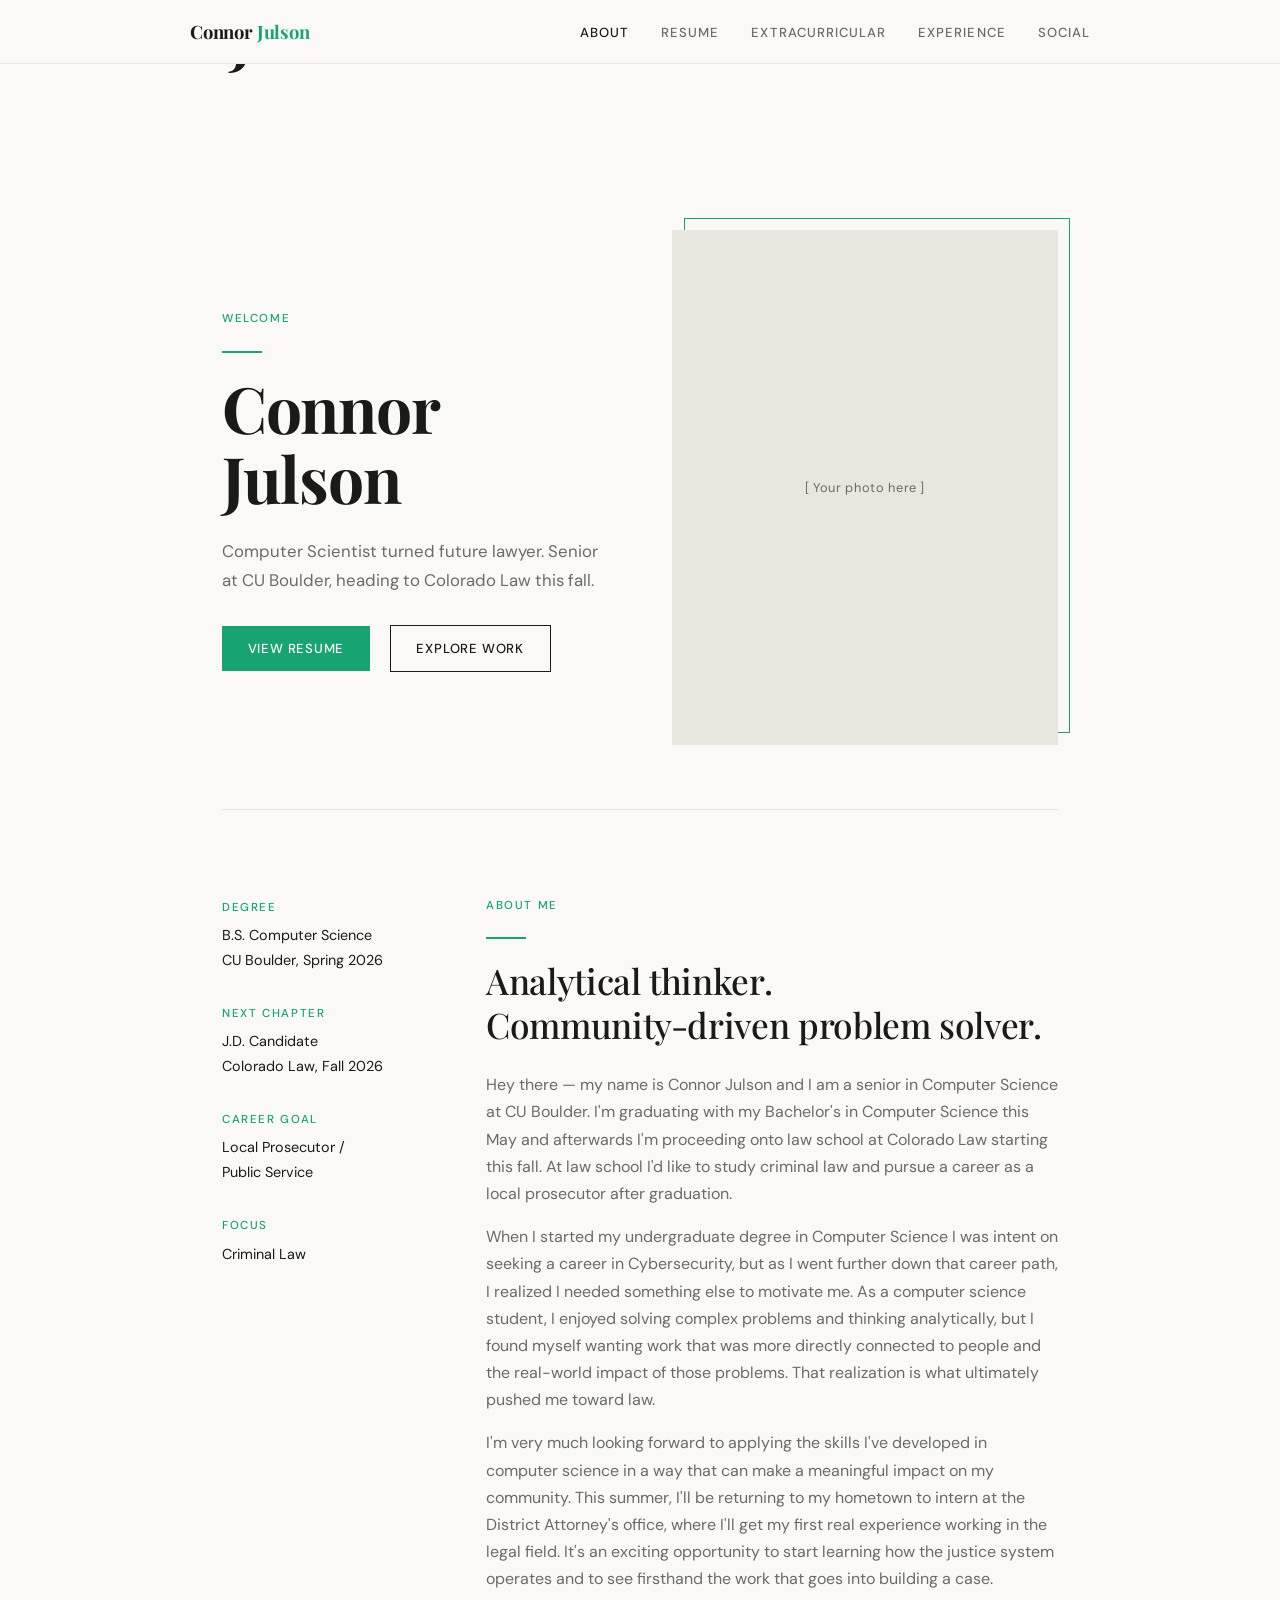
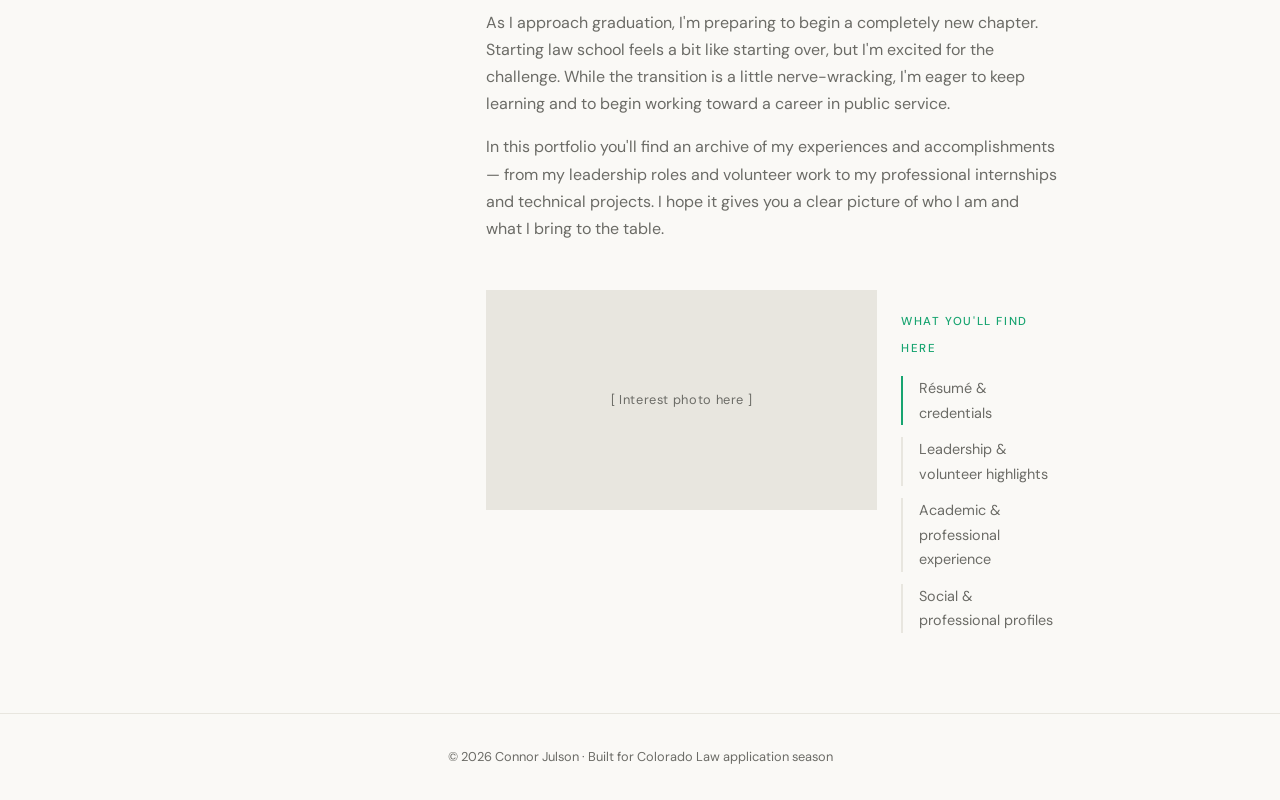
==== commit 0aa59290: "picture" ====
--- a/index.html
+++ b/index.html
@@ -47,11 +47,11 @@
       <aside class="about-sidebar">
         <div class="sidebar-item">
           <span class="label">Degree</span>
-          <p>B.S. Computer Science<br>CU Boulder, 2025</p>
+          <p>B.S. Computer Science<br>CU Boulder, Spring 2026</p>
         </div>
         <div class="sidebar-item">
           <span class="label">Next Chapter</span>
-          <p>J.D. Candidate<br>Colorado Law, Fall 2025</p>
+          <p>J.D. Candidate<br>Colorado Law, Fall 2026</p>
         </div>
         <div class="sidebar-item">
           <span class="label">Career Goal</span>
@@ -101,7 +101,7 @@
 </main>
 
 <footer>
-  <p>© 2025 Connor Julson · Built for Colorado Law application season</p>
+  <p>© 2026 Connor Julson · Built for Colorado Law application season</p>
 </footer>
 
 </body>
--- a/style.css
+++ b/style.css
@@ -7,7 +7,7 @@
   --muted: #6b6b66;
   --faint: #e8e6df;
   --paper: #faf9f6;
-  --accent: #b5371a;
+  --accent: #17a470;
   --white: #ffffff;
   --serif: 'Playfair Display', Georgia, serif;
   --sans: 'DM Sans', system-ui, sans-serif;
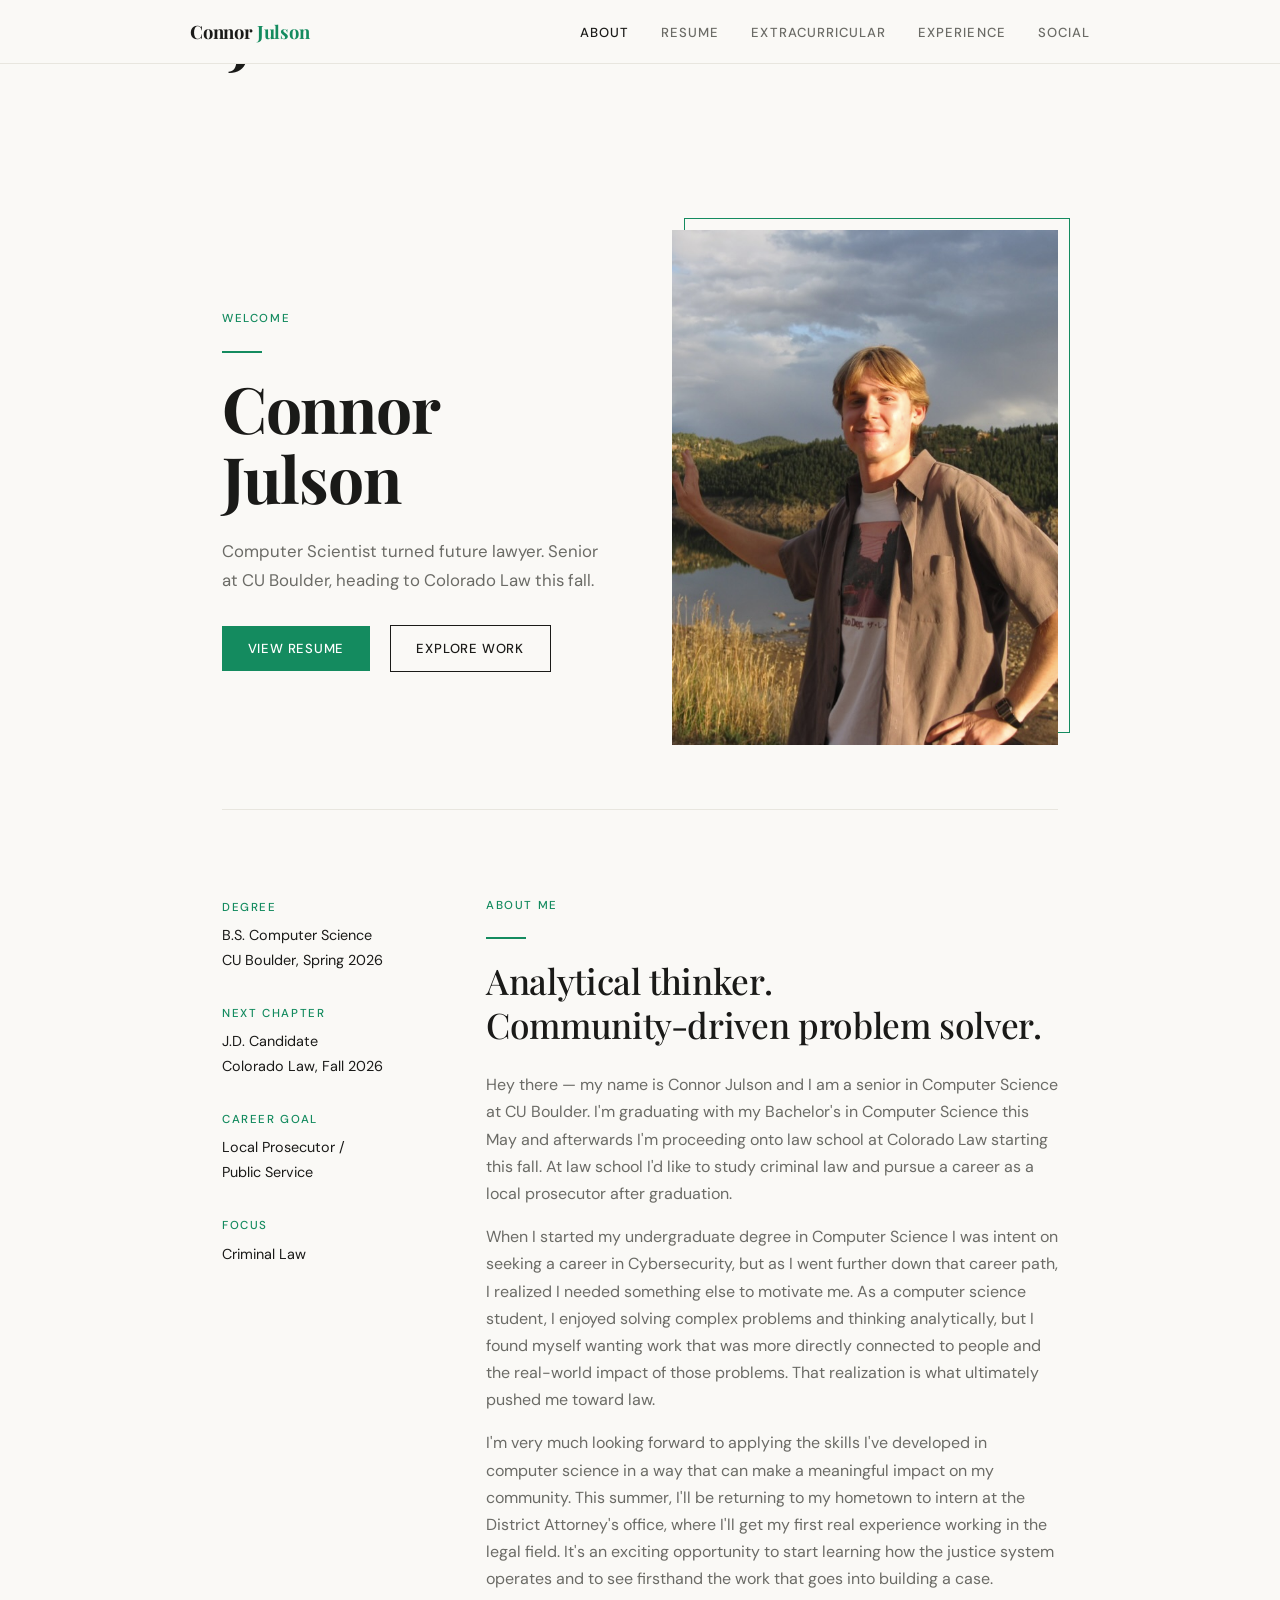
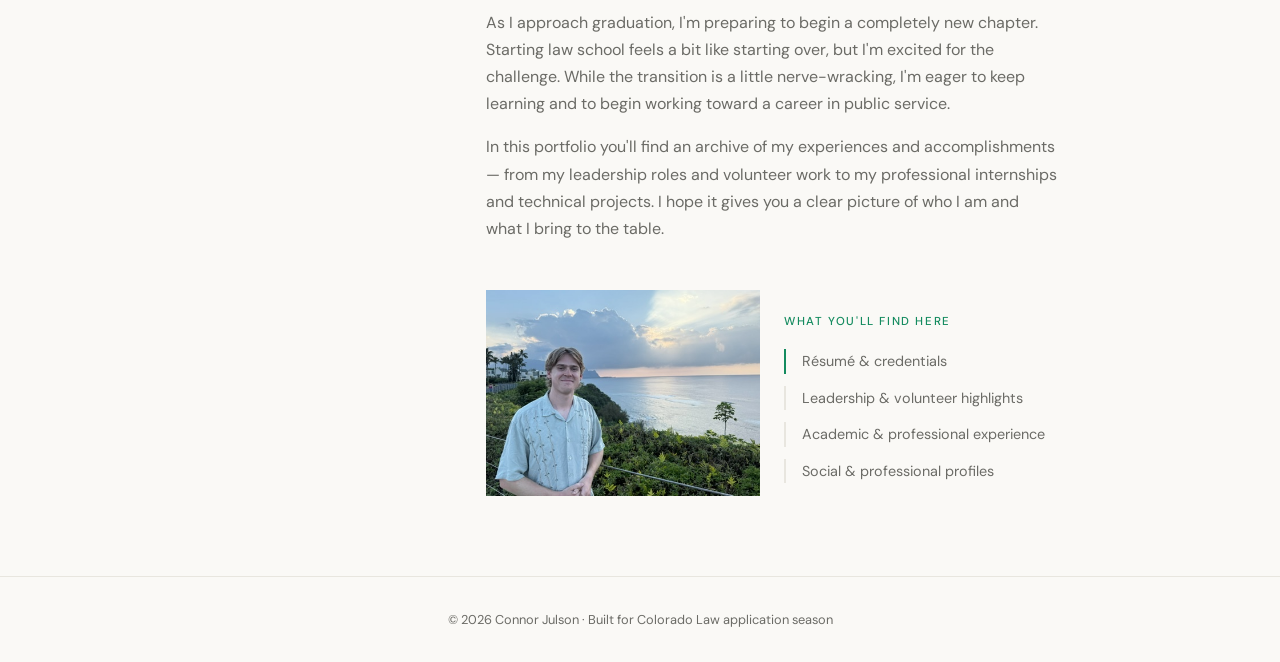
==== commit 299b013c: "links" ====
--- a/index.html
+++ b/index.html
@@ -82,7 +82,7 @@
         <div style="margin-top:3rem; display:grid; grid-template-columns:1fr 1fr; gap:1.5rem; align-items:start;">
           <figure>
             <img src="images/interests.jpg" alt="Connor — interests" style="width:100%;display:block;filter:grayscale(15%);" onerror="this.parentElement.innerHTML='<div class=\'card-img-placeholder\' style=\'height:220px\'>[ Interest photo here ]</div>'" />
-            <figcaption style="font-size:0.78rem;color:var(--muted);margin-top:0.5rem;letter-spacing:0.04em;">Competing / Outdoors</figcaption>
+            <!-- <figcaption style="font-size:0.78rem;color:var(--muted);margin-top:0.5rem;letter-spacing:0.04em;"></figcaption> -->
           </figure>
           <div style="padding-top:1rem;">
             <span class="label">What you'll find here</span>
--- a/style.css
+++ b/style.css
@@ -7,7 +7,7 @@
   --muted: #6b6b66;
   --faint: #e8e6df;
   --paper: #faf9f6;
-  --accent: #17a470;
+  --accent: #148b5f;
   --white: #ffffff;
   --serif: 'Playfair Display', Georgia, serif;
   --sans: 'DM Sans', system-ui, sans-serif;
